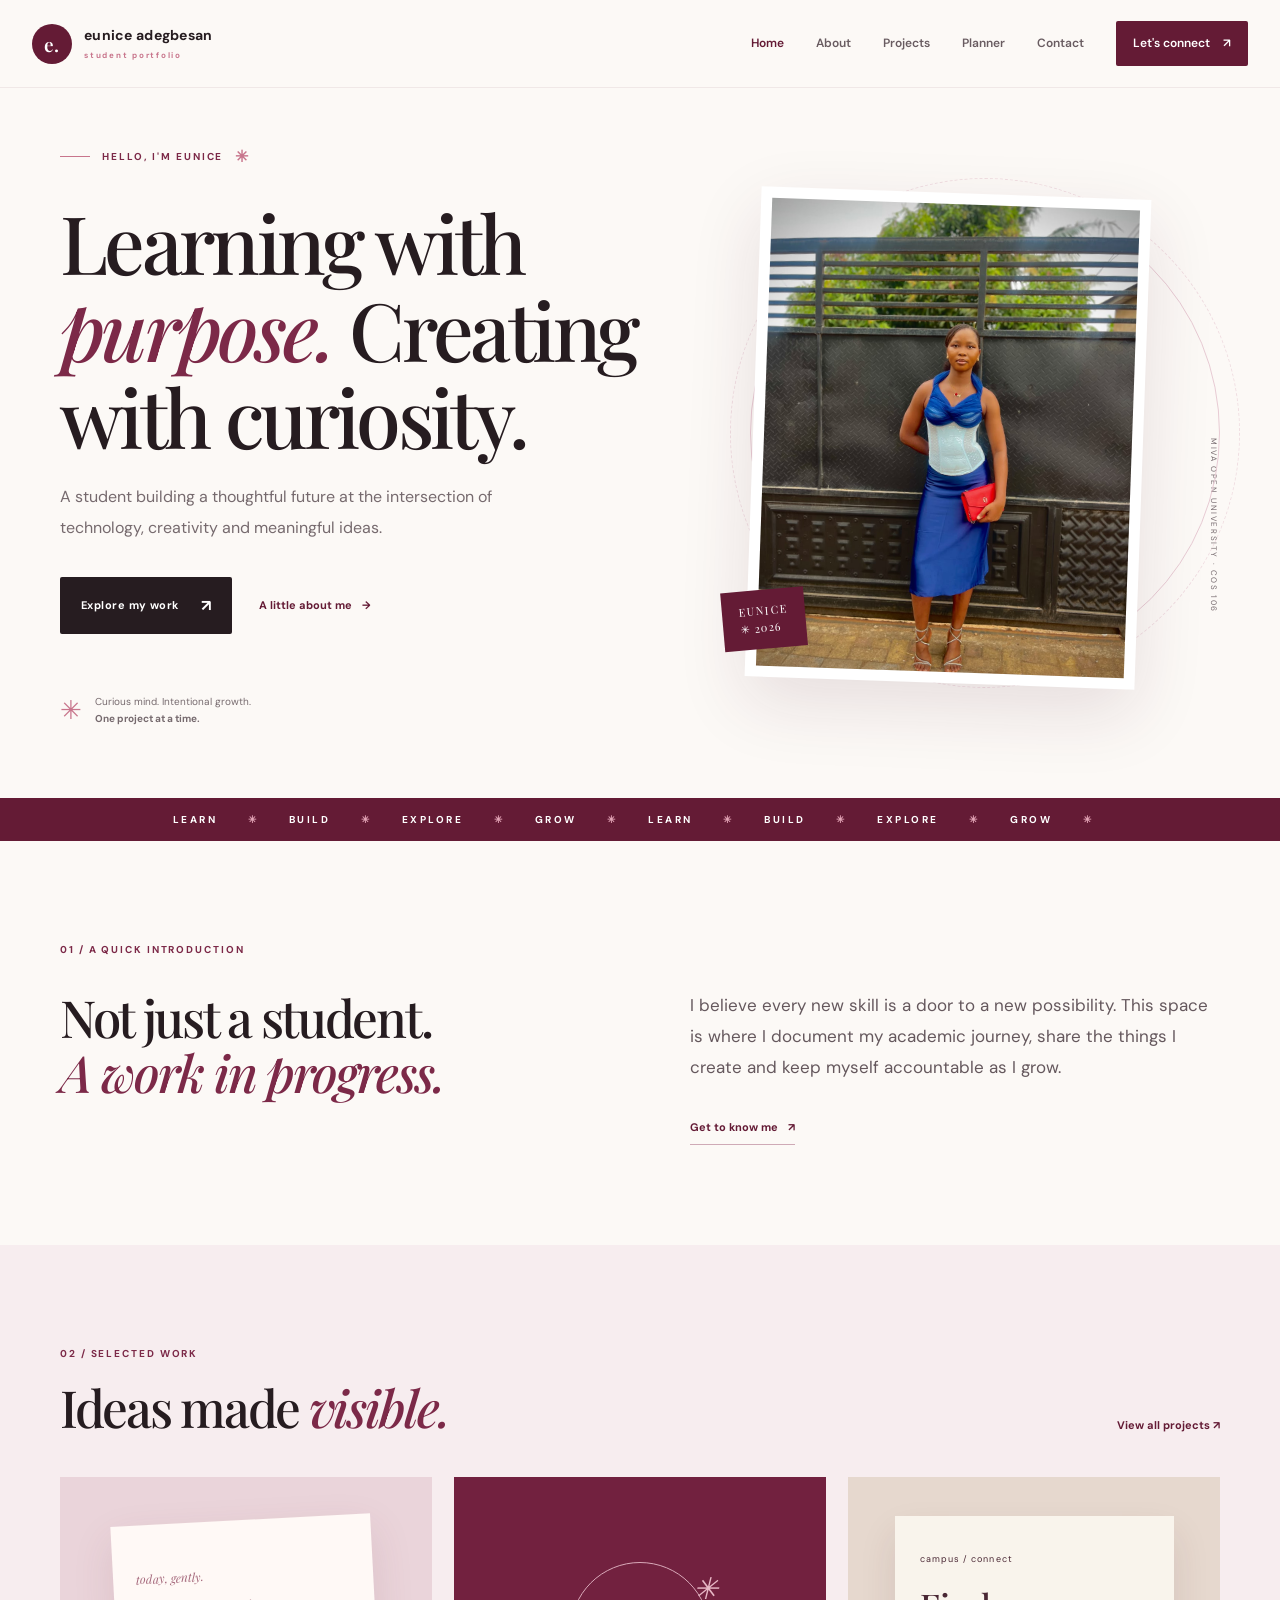
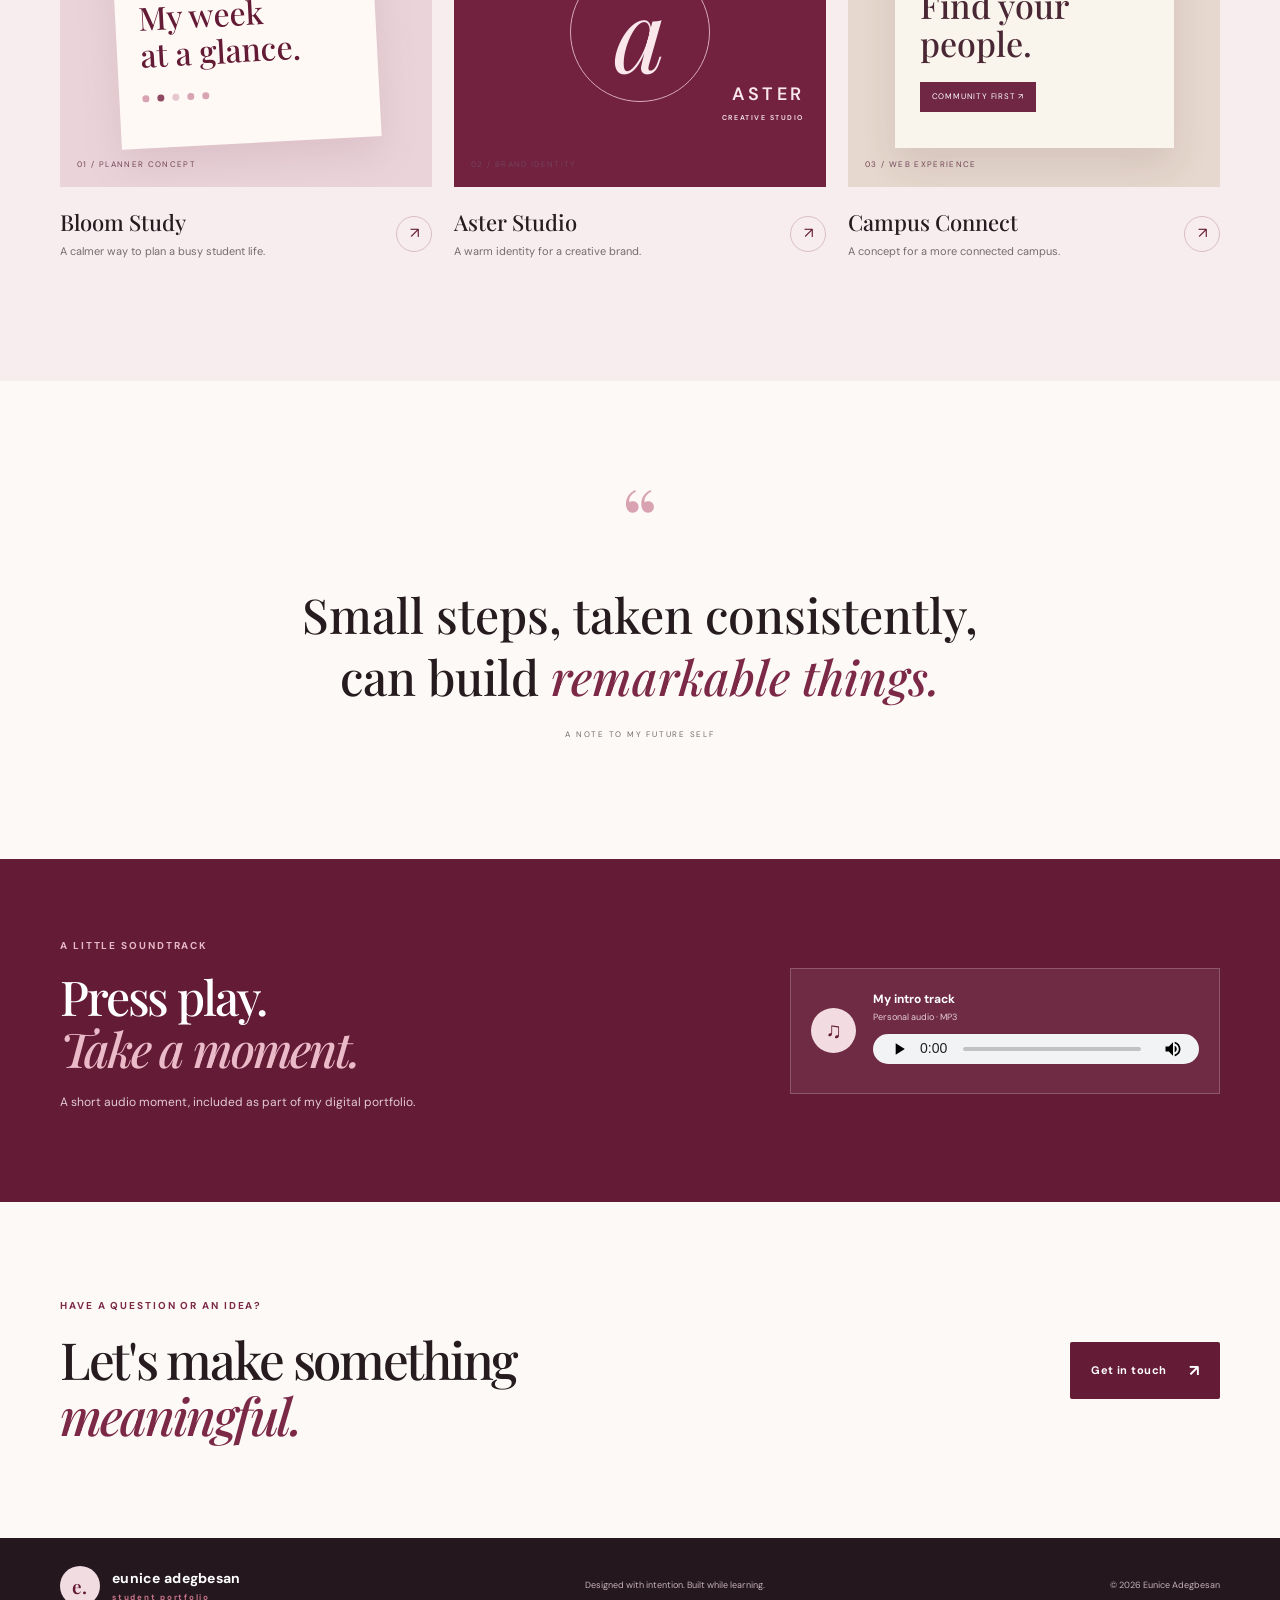
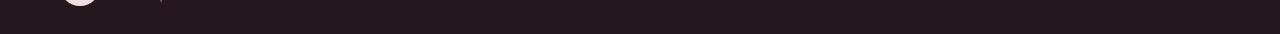
==== index.html @ 9d2797e4 "Add files via upload" ====
<!doctype html>
<html lang="en">
<head>
  <meta charset="utf-8"><meta name="viewport" content="width=device-width, initial-scale=1">
  <meta name="description" content="The academic portfolio of Eunice Adegbesan — student, curious thinker and emerging digital creator.">
  <title>Eunice Adegbesan — Portfolio</title><link rel="preconnect" href="https://fonts.googleapis.com">
  <link rel="preconnect" href="https://fonts.gstatic.com" crossorigin>
  <link href="https://fonts.googleapis.com/css2?family=DM+Sans:wght@400;500;600;700&family=Playfair+Display:wght@500;600;700&display=swap" rel="stylesheet">
  <link rel="stylesheet" href="styles.css"><script src="script.js" defer></script>
</head>
<body>
<header class="site-header"><a class="brand" href="index.html"><span class="brand-mark">E.</span><span>eunice adegbesan<small>STUDENT PORTFOLIO</small></span></a>
<button class="menu-toggle" aria-label="Open navigation" aria-expanded="false">☰</button>
<nav class="main-nav" aria-label="Main navigation"><a class="active" href="index.html">Home</a><a href="about.html">About</a><a href="projects.html">Projects</a><a href="planner.html">Planner</a><a href="contact.html">Contact</a><a class="nav-cta" href="contact.html">Let's connect <span>↗</span></a></nav></header>
<main>
<section class="hero wrap">
  <div class="hero-copy"><p class="eyebrow"><span class="eyebrow-line"></span> HELLO, I'M EUNICE <span class="eyebrow-dot">✳</span></p>
    <h1>Learning with<br><em>purpose.</em> Creating<br>with curiosity.</h1>
    <p class="hero-lede">A student building a thoughtful future at the intersection of technology, creativity and meaningful ideas.</p>
    <div class="hero-actions"><a class="button button-dark" href="projects.html">Explore my work <span>↗</span></a><a class="text-link" href="about.html">A little about me <span>→</span></a></div>
    <div class="hero-note"><span class="note-star">✳</span><span>Curious mind. Intentional growth.<br><b>One project at a time.</b></span></div>
  </div>
  <div class="hero-visual"><div class="photo-frame"><img src="assets/profile-photo.jpeg" alt="Portrait of Eunice Adegbesan"><span class="photo-stamp">EUNICE<br>✳ 2026</span></div><div class="vertical-caption">MIVA OPEN UNIVERSITY · COS 106</div><div class="orbit orbit-one"></div><div class="orbit orbit-two"></div></div>
</section>
<div class="ticker" aria-label="Areas of interest"><div>LEARN <span>✳</span> BUILD <span>✳</span> EXPLORE <span>✳</span> GROW <span>✳</span> LEARN <span>✳</span> BUILD <span>✳</span> EXPLORE <span>✳</span> GROW <span>✳</span></div></div>
<section class="intro-section wrap section-pad"><div class="section-kicker">01 / A QUICK INTRODUCTION</div><div class="intro-grid"><h2>Not just a student.<br><em>A work in progress.</em></h2><div><p class="body-large">I believe every new skill is a door to a new possibility. This space is where I document my academic journey, share the things I create and keep myself accountable as I grow.</p><a class="arrow-link" href="about.html">Get to know me <span>↗</span></a></div></div></section>
<section class="featured-section"><div class="wrap section-pad"><div class="section-heading"><div><div class="section-kicker">02 / SELECTED WORK</div><h2>Ideas made <em>visible.</em></h2></div><a class="text-link" href="projects.html">View all projects ↗</a></div>
<div class="project-grid home-projects">
<a class="project-card project-bloom" href="projects.html#bloom"><div class="project-art art-bloom"><div class="art-window"><span>today, gently.</span><b>My week<br>at a glance.</b><div class="art-dots"><i></i><i></i><i></i><i></i><i></i></div></div><span class="art-label">01 / PLANNER CONCEPT</span></div><div class="project-meta"><div><h3>Bloom Study</h3><p>A calmer way to plan a busy student life.</p></div><span class="round-arrow">↗</span></div></a>
<a class="project-card project-aster" href="projects.html#aster"><div class="project-art art-aster"><div class="aster-circle">a<span>✳</span></div><div class="aster-word">ASTER<br><small>CREATIVE STUDIO</small></div><span class="art-label">02 / BRAND IDENTITY</span></div><div class="project-meta"><div><h3>Aster Studio</h3><p>A warm identity for a creative brand.</p></div><span class="round-arrow">↗</span></div></a>
<a class="project-card project-campus" href="projects.html#campus"><div class="project-art art-campus"><div class="campus-ui"><span>campus / connect</span><b>Find your<br>people.</b><div class="campus-pill">COMMUNITY FIRST ↗</div></div><span class="art-label">03 / WEB EXPERIENCE</span></div><div class="project-meta"><div><h3>Campus Connect</h3><p>A concept for a more connected campus.</p></div><span class="round-arrow">↗</span></div></a>
</div></div></section>
<section class="quote-section wrap"><span class="quote-mark">“</span><blockquote>Small steps, taken consistently,<br>can build <em>remarkable things.</em></blockquote><p>A NOTE TO MY FUTURE SELF</p></section>
<section class="audio-band"><div class="wrap audio-inner"><div><div class="section-kicker light-kicker">A LITTLE SOUNDTRACK</div><h2>Press play.<br><em>Take a moment.</em></h2><p>A short audio moment, included as part of my digital portfolio.</p></div><div class="audio-player"><div class="audio-icon">♫</div><div class="audio-info"><b>My intro track</b><span>Personal audio · MP3</span><audio controls preload="metadata"><source src="assets/intro.mp3" type="audio/mpeg">Your browser does not support audio playback.</audio></div></div></div></section>
<section class="closing-cta wrap"><div><div class="section-kicker">HAVE A QUESTION OR AN IDEA?</div><h2>Let's make something<br><em>meaningful.</em></h2></div><a class="button button-burgundy" href="contact.html">Get in touch <span>↗</span></a></section>
</main>
<footer class="site-footer"><div class="wrap footer-inner"><a class="brand footer-brand" href="index.html"><span class="brand-mark">E.</span><span>eunice adegbesan<small>STUDENT PORTFOLIO</small></span></a><p>Designed with intention. Built while learning.</p><span>© <span data-year></span> Eunice Adegbesan</span></div></footer>
</body></html>
---- styles.css ----
:root{--burgundy:#641b35;--wine:#7c2948;--rose:#c8758c;--pink:#f2dce2;--blush:#fbf3f3;--cream:#fcf9f6;--ink:#261c20;--muted:#766a6e;--line:#e8dadd;--white:#fff;--serif:"Playfair Display",Georgia,serif;--sans:"DM Sans",Arial,sans-serif;--shadow:0 24px 70px rgba(77,28,47,.12)}
*{box-sizing:border-box}html{scroll-behavior:smooth}body{margin:0;background:var(--cream);color:var(--ink);font-family:var(--sans);font-size:15px;line-height:1.7}a{color:inherit;text-decoration:none}button,input,textarea,select{font:inherit}img{max-width:100%;display:block}.wrap{width:min(1160px,calc(100% - 64px));margin-inline:auto}.site-header{height:88px;padding:0 max(32px,calc((100vw - 1260px)/2));display:flex;align-items:center;justify-content:space-between;background:rgba(252,249,246,.94);border-bottom:1px solid rgba(100,27,53,.08);position:sticky;top:0;z-index:20;backdrop-filter:blur(16px)}.brand{display:flex;align-items:center;gap:12px;font-size:14px;font-weight:700;letter-spacing:.02em;text-transform:lowercase;line-height:1.25}.brand small{display:block;color:var(--rose);font-size:8px;letter-spacing:.22em;margin-top:5px}.brand-mark{width:40px;height:40px;display:grid;place-items:center;border-radius:50%;background:var(--burgundy);color:#fff;font:600 19px var(--serif)}.main-nav{display:flex;align-items:center;gap:32px;font-size:12px;font-weight:600}.main-nav>a{color:#695c61;transition:color .2s}.main-nav>a:hover,.main-nav>a.active{color:var(--burgundy)}.main-nav .nav-cta{color:#fff;background:var(--burgundy);padding:12px 17px;border-radius:2px}.nav-cta span{margin-left:10px}.menu-toggle{display:none;border:0;background:none;font-size:25px;color:var(--burgundy)}.hero{min-height:650px;display:grid;grid-template-columns:1.03fr .97fr;align-items:center;gap:40px;padding-top:55px;padding-bottom:65px}.eyebrow,.section-kicker{font-size:10px;letter-spacing:.19em;font-weight:700;color:var(--wine)}.eyebrow{display:flex;align-items:center;gap:12px}.eyebrow-line{width:30px;height:1px;background:var(--rose)}.eyebrow-dot{font-size:16px;color:var(--rose)}h1,h2,h3,p{margin-top:0}h1,h2{font-family:var(--serif);font-weight:500;letter-spacing:-.045em;line-height:1.08}h1{font-size:clamp(52px,6.3vw,82px);margin:28px 0 23px}h1 em,h2 em,h3 em,blockquote em{color:var(--wine);font-weight:500}.hero-lede{font-size:16px;color:var(--muted);max-width:440px;line-height:1.9}.hero-actions{display:flex;align-items:center;gap:27px;margin-top:34px}.button{display:inline-flex;align-items:center;justify-content:center;gap:22px;padding:15px 21px;border:0;border-radius:2px;font-size:11px;font-weight:700;letter-spacing:.04em;transition:transform .2s,background .2s;cursor:pointer}.button:hover{transform:translateY(-3px)}.button-dark{background:var(--ink);color:#fff}.button-burgundy{background:var(--burgundy);color:#fff}.button span{font-size:16px}.text-link,.arrow-link{font-size:11px;font-weight:700;color:var(--burgundy)}.text-link span,.arrow-link span{margin-left:7px}.hero-note{display:flex;align-items:center;gap:13px;margin-top:54px;color:var(--muted);font-size:10px;line-height:1.7}.note-star{font-size:26px;color:var(--rose)}.hero-visual{height:535px;position:relative;display:flex;align-items:center;justify-content:center}.photo-frame{width:min(390px,80%);height:490px;position:relative;z-index:2;padding:11px;background:#fff;box-shadow:var(--shadow);transform:rotate(2deg)}.photo-frame img{width:100%;height:100%;object-fit:cover;object-position:center 25%}.photo-stamp{position:absolute;bottom:28px;left:-24px;background:var(--burgundy);color:#fff;padding:13px 17px;font:11px/1.5 var(--serif);letter-spacing:.1em;transform:rotate(-7deg)}.vertical-caption{position:absolute;right:0;top:50%;writing-mode:vertical-rl;font-size:8px;letter-spacing:.2em;color:var(--muted)}.orbit{position:absolute;border:1px solid #e8cbd4;border-radius:50%;z-index:1}.orbit-one{width:470px;height:470px;right:0;top:28px}.orbit-two{width:510px;height:510px;right:-20px;top:8px;border-style:dashed;opacity:.6}.ticker{overflow:hidden;background:var(--burgundy);color:#fff;padding:13px 0;font-size:10px;letter-spacing:.25em;font-weight:700;white-space:nowrap}.ticker div{word-spacing:12px;text-align:center}.ticker span{color:#e5a6b8;margin:0 14px}.section-pad{padding-top:100px;padding-bottom:100px}.intro-grid{display:grid;grid-template-columns:1fr 1fr;gap:100px;margin-top:32px}.intro-grid h2,.section-heading h2,.skills-section h2,.education-table h2{font-size:clamp(38px,4vw,55px);margin:0}.body-large{font-size:17px;line-height:1.85;color:#65585d}.arrow-link{display:inline-block;margin-top:17px;border-bottom:1px solid #cfaab6;padding-bottom:7px}.featured-section{background:#f7edef}.section-heading{display:flex;justify-content:space-between;align-items:end;margin-bottom:42px}.section-heading h2{margin-top:18px}.project-grid{display:grid;grid-template-columns:repeat(3,1fr);gap:22px}.project-card{display:block;min-width:0}.project-art{height:310px;position:relative;overflow:hidden;display:grid;place-items:center}.art-bloom{background:#ead4da}.art-window{width:70%;height:72%;background:#fff9f6;box-shadow:0 16px 40px #763a4a20;padding:23px;display:flex;flex-direction:column;justify-content:center;transform:rotate(-3deg);color:var(--burgundy)}.art-window span{font:italic 12px var(--serif);color:#a66a7d}.art-window b{font:500 clamp(22px,2.5vw,34px)/1.15 var(--serif);margin-top:12px}.art-dots{display:flex;gap:8px;margin-top:23px}.art-dots i{height:7px;width:7px;border-radius:50%;background:#d8a4b3}.art-dots i:nth-child(2){background:#8d4a62}.art-dots i:nth-child(3){background:#e6c7cf}.art-window small{font-size:8px;letter-spacing:.15em;margin-top:14px}.art-label{position:absolute;bottom:15px;left:17px;font-size:8px;letter-spacing:.17em;color:#714457}.art-aster{background:#72213f;color:#f9e7eb}.aster-circle{width:140px;height:140px;border:1px solid #d9a9b9;border-radius:50%;display:grid;place-items:center;font:italic 100px var(--serif);position:relative}.aster-circle span{position:absolute;right:-9px;top:4px;font-size:30px;color:#e7b7c5}.aster-word{position:absolute;bottom:62px;right:22px;font:600 18px/1.1 var(--sans);letter-spacing:.18em;text-align:right}.aster-word small{font-size:7px;letter-spacing:.22em}.aster-sub{position:absolute;left:18px;top:22px;font:italic 13px var(--serif);color:#e9c4cf}.art-campus{background:#e6d8ce}.campus-ui{width:75%;height:75%;background:#f9f4ec;padding:25px;color:#4a2734;display:flex;flex-direction:column;justify-content:center;box-shadow:0 18px 35px #4b24321c}.campus-ui>span{font-size:9px;letter-spacing:.12em}.campus-ui b{font:500 34px/1.1 var(--serif);margin:20px 0 10px}.campus-ui p{font-size:9px;color:#806d70}.campus-pill{align-self:flex-start;background:#702743;color:#fff;padding:8px 12px;font-size:8px;letter-spacing:.1em;margin-top:10px}.project-meta{display:flex;justify-content:space-between;align-items:center;padding:20px 0}.project-meta h3{font:500 22px var(--serif);margin:0 0 5px}.project-meta p{font-size:11px;color:var(--muted);margin:0}.round-arrow{width:36px;height:36px;border:1px solid #d9bdc6;border-radius:50%;display:grid;place-items:center;color:var(--burgundy);transition:.2s}.project-card:hover .round-arrow{background:var(--burgundy);color:white}.quote-section{text-align:center;padding-top:110px;padding-bottom:110px}.quote-mark{font:90px/.6 var(--serif);color:#d8a2b2}.quote-section blockquote{font:500 clamp(30px,4vw,48px)/1.3 var(--serif);margin:20px 0}.quote-section p{font-size:8px;letter-spacing:.22em;color:var(--muted)}.audio-band{background:var(--burgundy);color:#fff;padding:78px 0}.audio-inner{display:flex;align-items:center;justify-content:space-between;gap:40px}.light-kicker{color:#e6b9c6}.audio-inner h2{font-size:48px;margin:17px 0}.audio-inner h2 em{color:#eabac8}.audio-inner p{color:#e2cbd2;font-size:12px}.audio-player{display:flex;align-items:center;gap:17px;background:#ffffff12;border:1px solid #ffffff35;padding:20px;width:min(430px,100%)}.audio-icon{width:45px;height:45px;border-radius:50%;background:#f2dce2;color:var(--burgundy);display:grid;place-items:center;font-size:22px}.audio-info{flex:1;min-width:0}.audio-info b,.audio-info span{display:block}.audio-info b{font-size:12px}.audio-info span{font-size:9px;color:#e5cdd5;margin-bottom:9px}.audio-info audio{width:100%;height:30px}.closing-cta{padding-top:95px;padding-bottom:95px;display:flex;justify-content:space-between;align-items:center}.closing-cta h2{font-size:clamp(38px,4vw,54px);margin:18px 0 0}.site-footer{background:#24171d;color:#fff;padding:28px 0}.footer-inner{display:flex;justify-content:space-between;align-items:center;gap:20px}.footer-brand{color:white}.footer-brand .brand-mark{background:#f1dce2;color:var(--burgundy)}.footer-inner p,.footer-inner>span{font-size:9px;color:#c5b2b8;margin:0}
.page-hero{padding-top:105px;padding-bottom:65px}.page-hero h1{font-size:clamp(50px,6vw,76px);margin:25px 0}.page-hero .hero-lede{max-width:600px}.about-profile{display:grid;grid-template-columns:.8fr 1.2fr;gap:95px;align-items:center;padding:25px 0 110px}.about-photo{position:relative;height:510px;padding:10px;background:white;box-shadow:var(--shadow);transform:rotate(-2deg)}.about-photo img{width:100%;height:100%;object-fit:cover;object-position:center 25%}.photo-caption{position:absolute;bottom:25px;left:-18px;background:#fff;color:var(--burgundy);padding:10px 14px;font-size:8px;letter-spacing:.16em}.about-copy h2,.about-details h2,.project-foot h2{font-size:clamp(40px,4.4vw,58px);margin:20px 0}.about-copy>p:not(.eyebrow){color:var(--muted);font-size:14px;line-height:2}.signature{font:italic 30px var(--serif);color:var(--burgundy);margin-top:24px}.signature span{font:20px var(--sans);color:var(--rose)}.about-details{background:#f7edef}.about-details h2{margin-top:18px}.details-grid{display:grid;grid-template-columns:repeat(3,1fr);gap:18px;margin-top:45px}.detail-card{background:#fff;padding:30px 27px;min-height:280px;border:1px solid #f0e2e6}.detail-number{font:italic 15px var(--serif);color:var(--rose)}.detail-card h3{font:500 24px var(--serif);margin:25px 0 13px}.detail-card p{font-size:12px;color:var(--muted);line-height:1.9}.detail-card p b{color:var(--ink)}.small-note{font-size:10px!important;color:#a18d94!important}.skills-section{display:grid;grid-template-columns:.8fr 1.2fr;gap:90px}.skills-section h2{margin:20px 0}.muted{color:var(--muted);font-size:12px}.skill-list{padding-top:10px}.skill-row{display:grid;grid-template-columns:130px 1fr 75px;gap:15px;align-items:center;margin-bottom:24px;font-size:11px}.skill-row b{font-size:9px;color:var(--rose);text-align:right}.skill-track,.progress-track{height:5px;background:#f0e3e7;overflow:hidden}.skill-track i,.progress-track i{display:block;height:100%;background:var(--wine)}.education-table{padding-top:10px;padding-bottom:110px}.education-table h2{margin:20px 0 30px}.table-scroll{overflow-x:auto}table{width:100%;border-collapse:collapse;text-align:left;font-size:12px}th{font-size:9px;letter-spacing:.15em;color:var(--wine);padding:15px;border-bottom:1px solid var(--line)}td{padding:18px 15px;border-bottom:1px solid var(--line);color:var(--muted)}td:first-child{font-weight:700;color:var(--ink)}.status{background:#f4e5e9;color:var(--burgundy);padding:6px 10px;font-size:9px}
.sample-disclaimer{display:inline-block;margin-top:22px;padding:11px 15px;background:#f4e8eb;color:#784357;font-size:10px;max-width:680px}.case-list{padding-bottom:65px}.case-study{display:grid;grid-template-columns:1fr 1fr;gap:75px;align-items:center;padding:60px 0;border-top:1px solid var(--line);scroll-margin-top:110px}.case-study.reverse .case-art{order:2}.case-study.reverse .case-copy{order:1}.large-art{height:470px}.large-art .art-window{width:65%;height:65%;padding:35px}.large-art .art-window b{font-size:43px}.large-art .aster-circle{width:200px;height:200px;font-size:140px}.large-art .aster-word{font-size:28px;bottom:85px;right:35px}.large-art .aster-word small{font-size:9px}.large-art .aster-sub{left:35px;top:40px;font-size:18px}.large-art .campus-ui{width:72%;height:70%;padding:35px}.large-art .campus-ui b{font-size:50px}.large-art .campus-ui p{font-size:12px}.case-topline{display:flex;justify-content:space-between;font-size:8px;letter-spacing:.16em;color:var(--rose);font-weight:700}.case-copy h2{font-size:48px;margin:20px 0}.case-copy h4{font:700 10px var(--sans);letter-spacing:.12em;text-transform:uppercase;margin:25px 0 7px;color:var(--burgundy)}.case-copy p:not(.body-large),.case-copy li{font-size:12px;color:var(--muted);line-height:1.9}.case-copy ul{padding-left:18px}.tag-row{display:flex;flex-wrap:wrap;gap:7px;margin-top:22px}.tag-row span{font-size:8px;letter-spacing:.1em;border:1px solid #e4cdd5;padding:6px 9px;color:var(--wine)}.project-foot{padding-top:40px;padding-bottom:110px;border-top:1px solid var(--line)}.project-foot h2{margin-top:0}.project-foot p{max-width:450px;color:var(--muted);font-size:13px}
.planner-hero{padding-bottom:45px}.planner-wrap{padding-bottom:110px}.planner-top{display:flex;align-items:center;justify-content:space-between;background:#f7edef;padding:28px 35px;margin-bottom:24px}.planner-top h2{font-size:32px;margin:8px 0}.progress-card{width:220px;background:#fff;padding:17px 20px}.progress-card>span,.progress-card small{display:block;font-size:8px;letter-spacing:.12em;color:var(--muted)}.progress-card strong{font:500 29px var(--serif);color:var(--burgundy)}.progress-track{margin:8px 0}.progress-card small{letter-spacing:0}.planner-layout{display:grid;grid-template-columns:1.55fr .75fr;gap:24px}.task-panel{background:#fff;border:1px solid var(--line);padding:30px}.panel-heading{display:flex;justify-content:space-between;align-items:center}.panel-heading h3{font:500 28px var(--serif);margin:7px 0 20px}.task-count{font-size:8px;letter-spacing:.12em;color:var(--rose)}.task-form{display:grid;grid-template-columns:1.5fr .9fr .75fr auto;gap:8px}.task-form input,.task-form select,.field input,.field textarea{border:1px solid #e8dadd;background:#fff;padding:13px 12px;min-width:0;font-size:11px;color:var(--ink);outline:none}.task-form input:focus,.task-form select:focus,.field input:focus,.field textarea:focus{border-color:var(--rose);box-shadow:0 0 0 3px #c8758c18}.add-task{padding:11px 13px;gap:8px;font-size:10px}.task-filters{display:flex;gap:8px;border-bottom:1px solid var(--line);margin-top:27px}.filter-btn{background:none;border:0;padding:10px 13px;font-size:10px;color:var(--muted);cursor:pointer;border-bottom:2px solid transparent}.filter-btn.selected{color:var(--burgundy);border-color:var(--burgundy);font-weight:700}.task-list{list-style:none;padding:0;margin:0}.task-item{display:flex;align-items:center;gap:13px;padding:17px 5px;border-bottom:1px solid #f0e8eb}.task-item input{accent-color:var(--burgundy);width:16px;height:16px}.task-content{flex:1;min-width:0}.task-content b,.task-content span{display:block}.task-content b{font-size:12px;overflow-wrap:anywhere}.task-content span{font-size:9px;color:var(--muted)}.is-complete .task-content b{text-decoration:line-through;color:#a99ca1}.priority{font-size:8px;padding:4px 7px;background:#f4e8eb;color:#8b4a62}.priority-urgent{background:#f8e2e2;color:#a02f42}.priority-important{background:#f8efdc;color:#946c2e}.delete-task{border:0;background:none;color:#ad8d99;font-size:20px;cursor:pointer}.delete-task:hover{color:#a02f42}.empty-state{text-align:center;padding:35px 10px;color:#a18d94;font:italic 15px var(--serif)}.planner-aside{background:var(--burgundy);color:#fff;padding:32px;position:relative;overflow:hidden}.aside-flower{font-size:48px;color:#e8b8c7;margin-bottom:20px}.planner-aside .eyebrow{color:#e8b8c7}.planner-aside h3{font:500 30px/1.3 var(--serif);margin:17px 0}.planner-aside h3 em{color:#e8b8c7}.planner-aside p:not(.eyebrow){font-size:11px;color:#e2cbd2;line-height:2}.aside-line{height:1px;background:#ffffff40;margin:28px 0 15px}.planner-aside>b,.planner-aside>span{display:block;font-size:10px}.planner-aside>span{color:#e2cbd2;font-style:italic}.planner-note{font-size:9px;color:#9a8b90;margin-top:17px}.sr-only{position:absolute;width:1px;height:1px;padding:0;margin:-1px;overflow:hidden;clip:rect(0,0,0,0);white-space:nowrap;border:0}
.contact-hero{padding-bottom:45px}.contact-layout{display:grid;grid-template-columns:.8fr 1.2fr;gap:90px;padding-bottom:115px}.contact-aside{background:#f6e9ed;padding:40px;position:relative;overflow:hidden}.contact-orb{width:85px;height:85px;border-radius:50%;background:var(--burgundy);color:#f2dce2;display:grid;place-items:center;font-size:35px;margin-bottom:40px}.contact-aside h2{font:500 36px/1.2 var(--serif);margin:18px 0}.contact-aside>p:not(.eyebrow){font-size:12px;color:var(--muted);line-height:2}.contact-detail{border-top:1px solid #e2cbd2;padding:15px 0;margin-top:15px}.contact-detail span,.contact-detail b{display:block}.contact-detail span{font-size:8px;letter-spacing:.16em;color:var(--rose)}.contact-detail b{font-size:11px;font-weight:600;margin-top:4px}.contact-form{padding:12px 0}.form-heading{display:flex;justify-content:space-between;font-size:9px;letter-spacing:.15em;font-weight:700;color:var(--burgundy);padding-bottom:20px;border-bottom:1px solid var(--line)}.required-note{font-size:8px;color:#a18d94;letter-spacing:0}.form-row{display:grid;grid-template-columns:1fr 1fr;gap:18px}.field{display:flex;flex-direction:column;margin-top:22px;gap:8px}.field label{font-size:10px;font-weight:700}.field input,.field textarea{font-size:12px;padding:14px}.field textarea{resize:vertical}.field-error{font-size:9px;color:#b02e48;min-height:13px}.field input.invalid,.field textarea.invalid{border-color:#b02e48;background:#fff9fa}.submit-button{margin-top:24px}.form-feedback{font-size:10px;margin:12px 0 0}.form-feedback.error{color:#b02e48}.form-feedback.success{color:#39744b}.form-footnote{font-size:9px;color:#9a8b90;line-height:1.8;margin-top:20px}
@media(max-width:900px){.main-nav{gap:17px}.hero{gap:15px}.hero-visual{height:480px}.photo-frame{height:430px}.orbit-one{width:390px;height:390px}.orbit-two{width:420px;height:420px}.intro-grid{gap:45px}.project-art{height:260px}.case-study{gap:35px}.large-art{height:400px}.task-form{grid-template-columns:1fr 1fr}.contact-layout{gap:40px}}
@media(max-width:700px){.wrap{width:min(100% - 38px,560px)}.site-header{height:72px;padding:0 20px}.menu-toggle{display:block}.main-nav{display:none;position:absolute;top:71px;left:0;right:0;background:var(--cream);padding:20px;box-shadow:0 20px 30px #32172414;flex-direction:column;align-items:stretch;gap:0}.main-nav.open{display:flex}.main-nav>a{padding:12px 7px}.main-nav .nav-cta{margin-top:8px;text-align:center}.hero{grid-template-columns:1fr;padding-top:55px;padding-bottom:45px;gap:20px}.hero h1{font-size:clamp(52px,13vw,72px)}.hero-visual{height:440px;margin-top:10px}.photo-frame{height:410px;width:75%}.orbit-one{width:360px;height:360px;right:2%}.orbit-two{width:390px;height:390px;right:-1%}.vertical-caption{right:2%}.hero-note{margin-top:35px}.section-pad{padding-top:70px;padding-bottom:70px}.intro-grid{grid-template-columns:1fr;gap:18px;margin-top:25px}.section-heading{align-items:start;gap:20px;flex-direction:column}.project-grid{grid-template-columns:1fr;gap:10px}.project-art{height:330px}.project-meta{padding:15px 0 25px}.quote-section{padding-top:75px;padding-bottom:75px}.audio-inner{align-items:flex-start;flex-direction:column}.audio-inner h2{font-size:42px}.audio-player{width:100%}.closing-cta{padding-top:70px;padding-bottom:70px;align-items:flex-start;flex-direction:column;gap:25px}.footer-inner{flex-wrap:wrap}.footer-inner p{order:3;width:100%}.page-hero{padding-top:75px;padding-bottom:45px}.page-hero h1{font-size:clamp(48px,12vw,68px)}.about-profile{grid-template-columns:1fr;gap:50px;padding-bottom:75px}.about-photo{height:460px;width:85%;margin:auto}.details-grid{grid-template-columns:1fr}.detail-card{min-height:auto}.skills-section{grid-template-columns:1fr;gap:25px}.skill-row{grid-template-columns:105px 1fr 65px;gap:10px}.education-table{padding-bottom:75px}.case-study{grid-template-columns:1fr;gap:28px;padding:40px 0}.case-study.reverse .case-art,.case-study.reverse .case-copy{order:initial}.large-art{height:360px}.large-art .art-window b{font-size:34px}.large-art .campus-ui b{font-size:42px}.case-copy h2{font-size:42px}.project-foot{padding-bottom:75px}.planner-top{align-items:flex-start;flex-direction:column;gap:20px;padding:24px}.progress-card{width:100%}.planner-layout{grid-template-columns:1fr}.task-panel{padding:20px}.task-form{grid-template-columns:1fr 1fr}.task-form input:first-of-type{grid-column:1/-1}.add-task{grid-column:1/-1}.planner-aside{padding:27px}.contact-layout{grid-template-columns:1fr;gap:35px;padding-bottom:75px}.contact-aside{padding:28px}.form-row{grid-template-columns:1fr;gap:0}.form-heading{font-size:8px}.sample-disclaimer{line-height:1.7}}
@media(prefers-reduced-motion:reduce){html{scroll-behavior:auto}*,*::before,*::after{animation-duration:.01ms!important;animation-iteration-count:1!important;transition-duration:.01ms!important}}
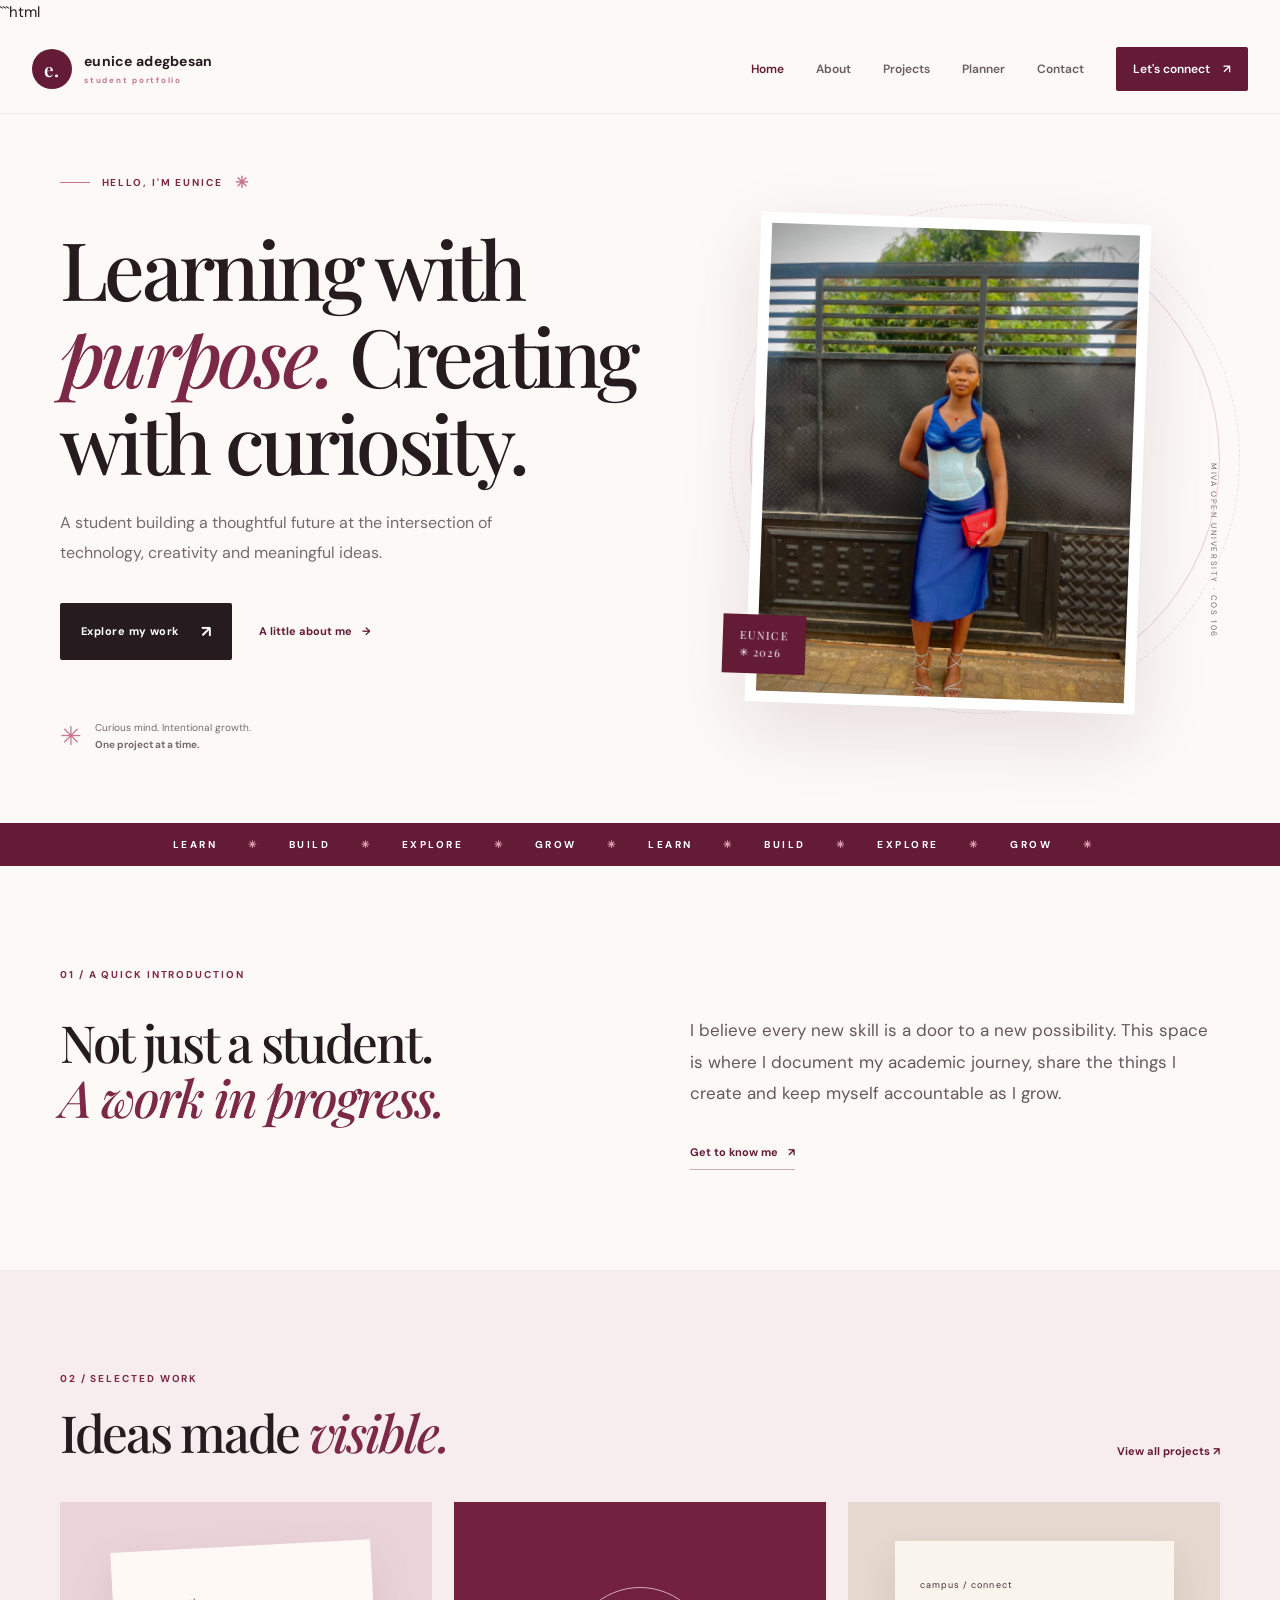
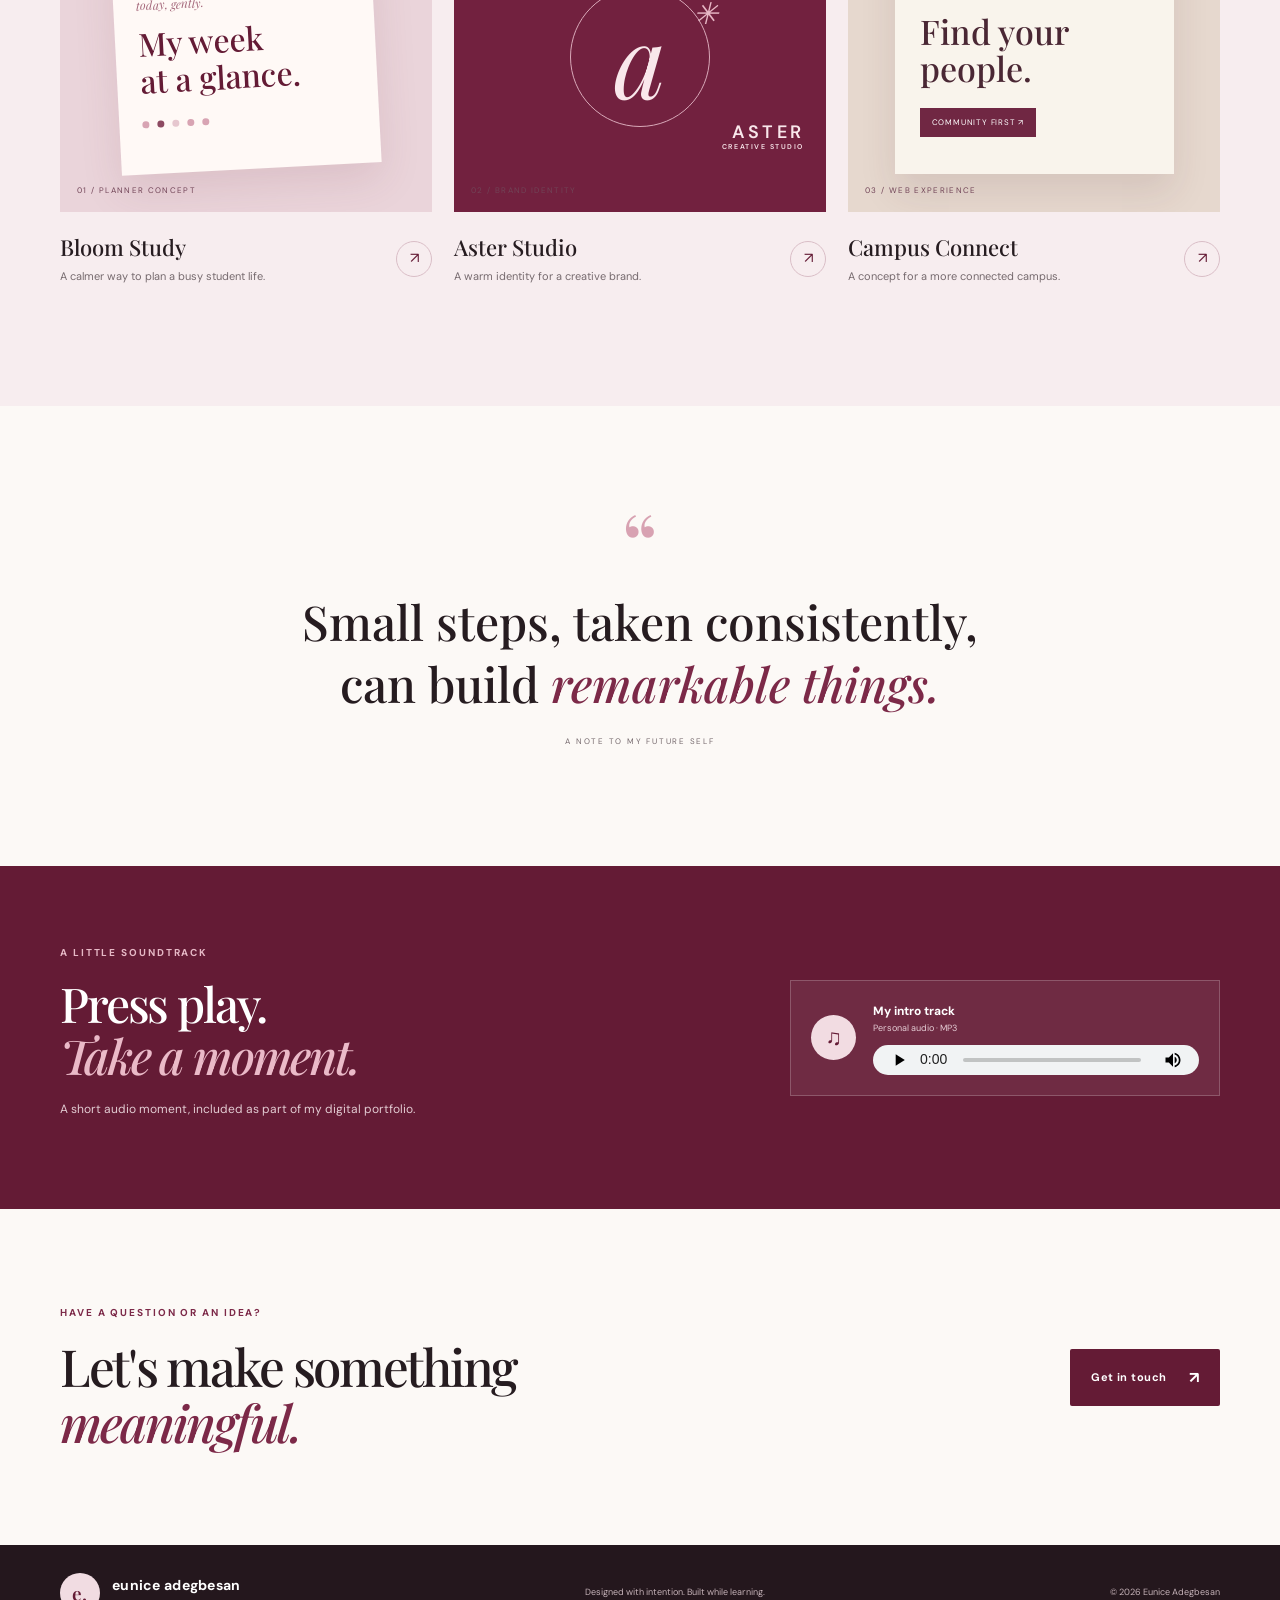
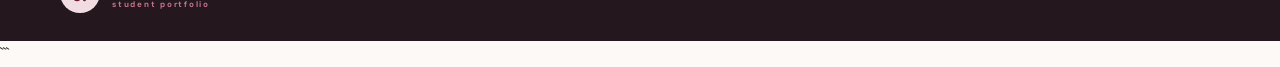
==== commit 7fb50055: "Update index.html" ====
--- a/index.html
+++ b/index.html
@@ -1,38 +1,315 @@
+```html
 <!doctype html>
 <html lang="en">
 <head>
-  <meta charset="utf-8"><meta name="viewport" content="width=device-width, initial-scale=1">
-  <meta name="description" content="The academic portfolio of Eunice Adegbesan — student, curious thinker and emerging digital creator.">
-  <title>Eunice Adegbesan — Portfolio</title><link rel="preconnect" href="https://fonts.googleapis.com">
-  <link rel="preconnect" href="https://fonts.gstatic.com" crossorigin>
-  <link href="https://fonts.googleapis.com/css2?family=DM+Sans:wght@400;500;600;700&family=Playfair+Display:wght@500;600;700&display=swap" rel="stylesheet">
-  <link rel="stylesheet" href="styles.css"><script src="script.js" defer></script>
+    <meta charset="utf-8">
+    <meta name="viewport" content="width=device-width, initial-scale=1">
+    <meta name="description" content="The academic portfolio of Eunice Adegbesan — student, curious thinker and emerging digital creator.">
+
+    <title>Eunice Adegbesan — Portfolio</title>
+
+    <link rel="preconnect" href="https://fonts.googleapis.com">
+    <link rel="preconnect" href="https://fonts.gstatic.com" crossorigin>
+    <link href="https://fonts.googleapis.com/css2?family=DM+Sans:wght@400;500;600;700&family=Playfair+Display:wght@500;600;700&display=swap" rel="stylesheet">
+
+    <link rel="stylesheet" href="styles.css">
+    <script src="script.js" defer></script>
 </head>
+
 <body>
-<header class="site-header"><a class="brand" href="index.html"><span class="brand-mark">E.</span><span>eunice adegbesan<small>STUDENT PORTFOLIO</small></span></a>
-<button class="menu-toggle" aria-label="Open navigation" aria-expanded="false">☰</button>
-<nav class="main-nav" aria-label="Main navigation"><a class="active" href="index.html">Home</a><a href="about.html">About</a><a href="projects.html">Projects</a><a href="planner.html">Planner</a><a href="contact.html">Contact</a><a class="nav-cta" href="contact.html">Let's connect <span>↗</span></a></nav></header>
-<main>
-<section class="hero wrap">
-  <div class="hero-copy"><p class="eyebrow"><span class="eyebrow-line"></span> HELLO, I'M EUNICE <span class="eyebrow-dot">✳</span></p>
-    <h1>Learning with<br><em>purpose.</em> Creating<br>with curiosity.</h1>
-    <p class="hero-lede">A student building a thoughtful future at the intersection of technology, creativity and meaningful ideas.</p>
-    <div class="hero-actions"><a class="button button-dark" href="projects.html">Explore my work <span>↗</span></a><a class="text-link" href="about.html">A little about me <span>→</span></a></div>
-    <div class="hero-note"><span class="note-star">✳</span><span>Curious mind. Intentional growth.<br><b>One project at a time.</b></span></div>
-  </div>
-  <div class="hero-visual"><div class="photo-frame"><img src="assets/profile-photo.jpeg" alt="Portrait of Eunice Adegbesan"><span class="photo-stamp">EUNICE<br>✳ 2026</span></div><div class="vertical-caption">MIVA OPEN UNIVERSITY · COS 106</div><div class="orbit orbit-one"></div><div class="orbit orbit-two"></div></div>
-</section>
-<div class="ticker" aria-label="Areas of interest"><div>LEARN <span>✳</span> BUILD <span>✳</span> EXPLORE <span>✳</span> GROW <span>✳</span> LEARN <span>✳</span> BUILD <span>✳</span> EXPLORE <span>✳</span> GROW <span>✳</span></div></div>
-<section class="intro-section wrap section-pad"><div class="section-kicker">01 / A QUICK INTRODUCTION</div><div class="intro-grid"><h2>Not just a student.<br><em>A work in progress.</em></h2><div><p class="body-large">I believe every new skill is a door to a new possibility. This space is where I document my academic journey, share the things I create and keep myself accountable as I grow.</p><a class="arrow-link" href="about.html">Get to know me <span>↗</span></a></div></div></section>
-<section class="featured-section"><div class="wrap section-pad"><div class="section-heading"><div><div class="section-kicker">02 / SELECTED WORK</div><h2>Ideas made <em>visible.</em></h2></div><a class="text-link" href="projects.html">View all projects ↗</a></div>
-<div class="project-grid home-projects">
-<a class="project-card project-bloom" href="projects.html#bloom"><div class="project-art art-bloom"><div class="art-window"><span>today, gently.</span><b>My week<br>at a glance.</b><div class="art-dots"><i></i><i></i><i></i><i></i><i></i></div></div><span class="art-label">01 / PLANNER CONCEPT</span></div><div class="project-meta"><div><h3>Bloom Study</h3><p>A calmer way to plan a busy student life.</p></div><span class="round-arrow">↗</span></div></a>
-<a class="project-card project-aster" href="projects.html#aster"><div class="project-art art-aster"><div class="aster-circle">a<span>✳</span></div><div class="aster-word">ASTER<br><small>CREATIVE STUDIO</small></div><span class="art-label">02 / BRAND IDENTITY</span></div><div class="project-meta"><div><h3>Aster Studio</h3><p>A warm identity for a creative brand.</p></div><span class="round-arrow">↗</span></div></a>
-<a class="project-card project-campus" href="projects.html#campus"><div class="project-art art-campus"><div class="campus-ui"><span>campus / connect</span><b>Find your<br>people.</b><div class="campus-pill">COMMUNITY FIRST ↗</div></div><span class="art-label">03 / WEB EXPERIENCE</span></div><div class="project-meta"><div><h3>Campus Connect</h3><p>A concept for a more connected campus.</p></div><span class="round-arrow">↗</span></div></a>
-</div></div></section>
-<section class="quote-section wrap"><span class="quote-mark">“</span><blockquote>Small steps, taken consistently,<br>can build <em>remarkable things.</em></blockquote><p>A NOTE TO MY FUTURE SELF</p></section>
-<section class="audio-band"><div class="wrap audio-inner"><div><div class="section-kicker light-kicker">A LITTLE SOUNDTRACK</div><h2>Press play.<br><em>Take a moment.</em></h2><p>A short audio moment, included as part of my digital portfolio.</p></div><div class="audio-player"><div class="audio-icon">♫</div><div class="audio-info"><b>My intro track</b><span>Personal audio · MP3</span><audio controls preload="metadata"><source src="assets/intro.mp3" type="audio/mpeg">Your browser does not support audio playback.</audio></div></div></div></section>
-<section class="closing-cta wrap"><div><div class="section-kicker">HAVE A QUESTION OR AN IDEA?</div><h2>Let's make something<br><em>meaningful.</em></h2></div><a class="button button-burgundy" href="contact.html">Get in touch <span>↗</span></a></section>
-</main>
-<footer class="site-footer"><div class="wrap footer-inner"><a class="brand footer-brand" href="index.html"><span class="brand-mark">E.</span><span>eunice adegbesan<small>STUDENT PORTFOLIO</small></span></a><p>Designed with intention. Built while learning.</p><span>© <span data-year></span> Eunice Adegbesan</span></div></footer>
-</body></html>+    <header class="site-header">
+        <a class="brand" href="index.html">
+            <span class="brand-mark">E.</span>
+            <span>
+                eunice adegbesan
+                <small>STUDENT PORTFOLIO</small>
+            </span>
+        </a>
+
+        <button class="menu-toggle" aria-label="Open navigation" aria-expanded="false">
+            ☰
+        </button>
+
+        <nav class="main-nav" aria-label="Main navigation">
+            <a class="active" href="index.html">Home</a>
+            <a href="about.html">About</a>
+            <a href="projects.html">Projects</a>
+            <a href="planner.html">Planner</a>
+            <a href="contact.html">Contact</a>
+            <a class="nav-cta" href="contact.html">
+                Let's connect <span>↗</span>
+            </a>
+        </nav>
+    </header>
+
+    <main>
+        <section class="hero wrap">
+            <div class="hero-copy">
+                <p class="eyebrow">
+                    <span class="eyebrow-line"></span>
+                    HELLO, I'M EUNICE
+                    <span class="eyebrow-dot">✳</span>
+                </p>
+
+                <h1>
+                    Learning with<br>
+                    <em>purpose.</em> Creating<br>
+                    with curiosity.
+                </h1>
+
+                <p class="hero-lede">
+                    A student building a thoughtful future at the intersection of technology, creativity and meaningful ideas.
+                </p>
+
+                <div class="hero-actions">
+                    <a class="button button-dark" href="projects.html">
+                        Explore my work <span>↗</span>
+                    </a>
+
+                    <a class="text-link" href="about.html">
+                        A little about me <span>→</span>
+                    </a>
+                </div>
+
+                <div class="hero-note">
+                    <span class="note-star">✳</span>
+                    <span>
+                        Curious mind. Intentional growth.<br>
+                        <b>One project at a time.</b>
+                    </span>
+                </div>
+            </div>
+
+            <div class="hero-visual">
+                <div class="photo-frame">
+                    <img src="assets/profile-photo.jpeg" alt="Portrait of Eunice Adegbesan">
+
+                    <span class="photo-stamp">
+                        EUNICE<br>
+                        ✳ 2026
+                    </span>
+                </div>
+
+                <div class="vertical-caption">
+                    MIVA OPEN UNIVERSITY · COS 106
+                </div>
+
+                <div class="orbit orbit-one"></div>
+                <div class="orbit orbit-two"></div>
+            </div>
+        </section>
+
+        <div class="ticker" aria-label="Areas of interest">
+            <div>
+                LEARN <span>✳</span>
+                BUILD <span>✳</span>
+                EXPLORE <span>✳</span>
+                GROW <span>✳</span>
+                LEARN <span>✳</span>
+                BUILD <span>✳</span>
+                EXPLORE <span>✳</span>
+                GROW <span>✳</span>
+            </div>
+        </div>
+
+        <section class="intro-section wrap section-pad">
+            <div class="section-kicker">01 / A QUICK INTRODUCTION</div>
+
+            <div class="intro-grid">
+                <h2>
+                    Not just a student.<br>
+                    <em>A work in progress.</em>
+                </h2>
+
+                <div>
+                    <p class="body-large">
+                        I believe every new skill is a door to a new possibility. This space is where I document my academic journey, share the things I create and keep myself accountable as I grow.
+                    </p>
+
+                    <a class="arrow-link" href="about.html">
+                        Get to know me <span>↗</span>
+                    </a>
+                </div>
+            </div>
+        </section>
+
+        <section class="featured-section">
+            <div class="wrap section-pad">
+                <div class="section-heading">
+                    <div>
+                        <div class="section-kicker">02 / SELECTED WORK</div>
+                        <h2>
+                            Ideas made <em>visible.</em>
+                        </h2>
+                    </div>
+
+                    <a class="text-link" href="projects.html">
+                        View all projects ↗
+                    </a>
+                </div>
+
+                <div class="project-grid home-projects">
+                    <a class="project-card project-bloom" href="projects.html#bloom">
+                        <div class="project-art art-bloom">
+                            <div class="art-window">
+                                <span>today, gently.</span>
+                                <b>
+                                    My week<br>
+                                    at a glance.
+                                </b>
+
+                                <div class="art-dots">
+                                    <i></i>
+                                    <i></i>
+                                    <i></i>
+                                    <i></i>
+                                    <i></i>
+                                </div>
+                            </div>
+
+                            <span class="art-label">01 / PLANNER CONCEPT</span>
+                        </div>
+
+                        <div class="project-meta">
+                            <div>
+                                <h3>Bloom Study</h3>
+                                <p>A calmer way to plan a busy student life.</p>
+                            </div>
+
+                            <span class="round-arrow">↗</span>
+                        </div>
+                    </a>
+
+                    <a class="project-card project-aster" href="projects.html#aster">
+                        <div class="project-art art-aster">
+                            <div class="aster-circle">
+                                a
+                                <span>✳</span>
+                            </div>
+
+                            <div class="aster-word">
+                                ASTER<br>
+                                <small>CREATIVE STUDIO</small>
+                            </div>
+
+                            <span class="art-label">02 / BRAND IDENTITY</span>
+                        </div>
+
+                        <div class="project-meta">
+                            <div>
+                                <h3>Aster Studio</h3>
+                                <p>A warm identity for a creative brand.</p>
+                            </div>
+
+                            <span class="round-arrow">↗</span>
+                        </div>
+                    </a>
+
+                    <a class="project-card project-campus" href="projects.html#campus">
+                        <div class="project-art art-campus">
+                            <div class="campus-ui">
+                                <span>campus / connect</span>
+                                <b>
+                                    Find your<br>
+                                    people.
+                                </b>
+
+                                <div class="campus-pill">
+                                    COMMUNITY FIRST ↗
+                                </div>
+                            </div>
+
+                            <span class="art-label">03 / WEB EXPERIENCE</span>
+                        </div>
+
+                        <div class="project-meta">
+                            <div>
+                                <h3>Campus Connect</h3>
+                                <p>A concept for a more connected campus.</p>
+                            </div>
+
+                            <span class="round-arrow">↗</span>
+                        </div>
+                    </a>
+                </div>
+            </div>
+        </section>
+
+        <section class="quote-section wrap">
+            <span class="quote-mark">“</span>
+
+            <blockquote>
+                Small steps, taken consistently,<br>
+                can build <em>remarkable things.</em>
+            </blockquote>
+
+            <p>A NOTE TO MY FUTURE SELF</p>
+        </section>
+
+        <section class="audio-band">
+            <div class="wrap audio-inner">
+                <div>
+                    <div class="section-kicker light-kicker">A LITTLE SOUNDTRACK</div>
+
+                    <h2>
+                        Press play.<br>
+                        <em>Take a moment.</em>
+                    </h2>
+
+                    <p>
+                        A short audio moment, included as part of my digital portfolio.
+                    </p>
+                </div>
+
+                <div class="audio-player">
+                    <div class="audio-icon">♫</div>
+
+                    <div class="audio-info">
+                        <b>My intro track</b>
+                        <span>Personal audio · MP3</span>
+
+                        <audio controls preload="metadata">
+                            <source src="assets/intro.mp3" type="audio/mpeg">
+                            Your browser does not support audio playback.
+                        </audio>
+                    </div>
+                </div>
+            </div>
+        </section>
+
+        <section class="closing-cta wrap">
+            <div>
+                <div class="section-kicker">HAVE A QUESTION OR AN IDEA?</div>
+
+                <h2>
+                    Let's make something<br>
+                    <em>meaningful.</em>
+                </h2>
+            </div>
+
+            <a class="button button-burgundy" href="contact.html">
+                Get in touch <span>↗</span>
+            </a>
+        </section>
+    </main>
+
+    <footer class="site-footer">
+        <div class="wrap footer-inner">
+            <a class="brand footer-brand" href="index.html">
+                <span class="brand-mark">E.</span>
+                <span>
+                    eunice adegbesan
+                    <small>STUDENT PORTFOLIO</small>
+                </span>
+            </a>
+
+            <p>Designed with intention. Built while learning.</p>
+
+            <span>
+                © <span data-year></span> Eunice Adegbesan
+            </span>
+        </div>
+    </footer>
+</body>
+</html>
+```
--- a/styles.css
+++ b/styles.css
@@ -7,3 +7,91 @@
 @media(max-width:900px){.main-nav{gap:17px}.hero{gap:15px}.hero-visual{height:480px}.photo-frame{height:430px}.orbit-one{width:390px;height:390px}.orbit-two{width:420px;height:420px}.intro-grid{gap:45px}.project-art{height:260px}.case-study{gap:35px}.large-art{height:400px}.task-form{grid-template-columns:1fr 1fr}.contact-layout{gap:40px}}
 @media(max-width:700px){.wrap{width:min(100% - 38px,560px)}.site-header{height:72px;padding:0 20px}.menu-toggle{display:block}.main-nav{display:none;position:absolute;top:71px;left:0;right:0;background:var(--cream);padding:20px;box-shadow:0 20px 30px #32172414;flex-direction:column;align-items:stretch;gap:0}.main-nav.open{display:flex}.main-nav>a{padding:12px 7px}.main-nav .nav-cta{margin-top:8px;text-align:center}.hero{grid-template-columns:1fr;padding-top:55px;padding-bottom:45px;gap:20px}.hero h1{font-size:clamp(52px,13vw,72px)}.hero-visual{height:440px;margin-top:10px}.photo-frame{height:410px;width:75%}.orbit-one{width:360px;height:360px;right:2%}.orbit-two{width:390px;height:390px;right:-1%}.vertical-caption{right:2%}.hero-note{margin-top:35px}.section-pad{padding-top:70px;padding-bottom:70px}.intro-grid{grid-template-columns:1fr;gap:18px;margin-top:25px}.section-heading{align-items:start;gap:20px;flex-direction:column}.project-grid{grid-template-columns:1fr;gap:10px}.project-art{height:330px}.project-meta{padding:15px 0 25px}.quote-section{padding-top:75px;padding-bottom:75px}.audio-inner{align-items:flex-start;flex-direction:column}.audio-inner h2{font-size:42px}.audio-player{width:100%}.closing-cta{padding-top:70px;padding-bottom:70px;align-items:flex-start;flex-direction:column;gap:25px}.footer-inner{flex-wrap:wrap}.footer-inner p{order:3;width:100%}.page-hero{padding-top:75px;padding-bottom:45px}.page-hero h1{font-size:clamp(48px,12vw,68px)}.about-profile{grid-template-columns:1fr;gap:50px;padding-bottom:75px}.about-photo{height:460px;width:85%;margin:auto}.details-grid{grid-template-columns:1fr}.detail-card{min-height:auto}.skills-section{grid-template-columns:1fr;gap:25px}.skill-row{grid-template-columns:105px 1fr 65px;gap:10px}.education-table{padding-bottom:75px}.case-study{grid-template-columns:1fr;gap:28px;padding:40px 0}.case-study.reverse .case-art,.case-study.reverse .case-copy{order:initial}.large-art{height:360px}.large-art .art-window b{font-size:34px}.large-art .campus-ui b{font-size:42px}.case-copy h2{font-size:42px}.project-foot{padding-bottom:75px}.planner-top{align-items:flex-start;flex-direction:column;gap:20px;padding:24px}.progress-card{width:100%}.planner-layout{grid-template-columns:1fr}.task-panel{padding:20px}.task-form{grid-template-columns:1fr 1fr}.task-form input:first-of-type{grid-column:1/-1}.add-task{grid-column:1/-1}.planner-aside{padding:27px}.contact-layout{grid-template-columns:1fr;gap:35px;padding-bottom:75px}.contact-aside{padding:28px}.form-row{grid-template-columns:1fr;gap:0}.form-heading{font-size:8px}.sample-disclaimer{line-height:1.7}}
 @media(prefers-reduced-motion:reduce){html{scroll-behavior:auto}*,*::before,*::after{animation-duration:.01ms!important;animation-iteration-count:1!important;transition-duration:.01ms!important}}
+
+
+/* ===== Premium motion layer: COS 106 edition ===== */
+:root { --motion-ease: cubic-bezier(.22,1,.36,1); }
+@keyframes fadeUp {
+  from { opacity: 0; transform: translate3d(0, 28px, 0); }
+  to   { opacity: 1; transform: translate3d(0, 0, 0); }
+}
+@keyframes fadeIn {
+  from { opacity: 0; }
+  to   { opacity: 1; }
+}
+@keyframes photoFloat {
+  0%,100% { transform: rotate(2deg) translateY(0); }
+  50% { transform: rotate(2deg) translateY(-10px); }
+}
+@keyframes orbitTurn {
+  from { transform: rotate(0deg); }
+  to { transform: rotate(360deg); }
+}
+@keyframes tickerDrift {
+  from { transform: translateX(0); }
+  to { transform: translateX(-2.5%); }
+}
+@keyframes softPulse {
+  0%,100% { box-shadow: 0 0 0 0 rgba(200,117,140,.0); }
+  50% { box-shadow: 0 0 0 10px rgba(200,117,140,.08); }
+}
+.motion-ready [data-reveal] {
+  opacity: 0;
+  transform: translate3d(0, 26px, 0);
+  transition: opacity .8s var(--motion-ease), transform .8s var(--motion-ease);
+  transition-delay: var(--reveal-delay, 0ms);
+}
+.motion-ready [data-reveal].is-visible {
+  opacity: 1;
+  transform: translate3d(0, 0, 0);
+}
+.hero .eyebrow, .hero h1, .hero .hero-lede, .hero .hero-actions, .hero .hero-note {
+  animation: fadeUp .85s var(--motion-ease) both;
+}
+.hero h1 { animation-delay: .10s; }
+.hero .hero-lede { animation-delay: .2s; }
+.hero .hero-actions { animation-delay: .3s; }
+.hero .hero-note { animation-delay: .4s; }
+.photo-frame { animation: fadeIn 1s ease both .2s, photoFloat 7s ease-in-out 1.2s infinite; }
+.orbit-two { transform-origin: center; animation: orbitTurn 48s linear infinite; }
+.ticker div { animation: tickerDrift 18s ease-in-out infinite alternate; }
+.button, .round-arrow, .main-nav a, .project-card, .detail-card, .skill-item,
+.task-item, .contact-aside, .audio-player, .photo-frame, .case-art {
+  transition-timing-function: var(--motion-ease);
+}
+.button { transition: transform .35s var(--motion-ease), box-shadow .35s, background .3s; }
+.button:hover { transform: translateY(-5px); box-shadow: 0 12px 28px rgba(100,27,53,.18); }
+.project-card { transition: transform .45s var(--motion-ease); }
+.project-card:hover { transform: translateY(-8px); }
+.project-card .project-art { transition: box-shadow .45s, filter .45s; }
+.project-card:hover .project-art { box-shadow: 0 22px 45px rgba(77,28,47,.15); filter: saturate(1.06); }
+.project-card .art-window, .project-card .aster-circle, .project-card .campus-ui {
+  transition: transform .6s var(--motion-ease);
+}
+.project-card:hover .art-window { transform: rotate(0deg) scale(1.04); }
+.project-card:hover .aster-circle { transform: rotate(8deg) scale(1.04); }
+.project-card:hover .campus-ui { transform: translateY(-5px) scale(1.025); }
+.detail-card { transition: transform .35s var(--motion-ease), box-shadow .35s; }
+.detail-card:hover { transform: translateY(-6px); box-shadow: 0 18px 40px rgba(77,28,47,.09); }
+.main-nav>a:not(.nav-cta) { position: relative; }
+.main-nav>a:not(.nav-cta)::after {
+  content: ""; position: absolute; left: 0; bottom: -7px; width: 100%; height: 1px;
+  background: var(--rose); transform: scaleX(0); transform-origin: right;
+  transition: transform .35s var(--motion-ease);
+}
+.main-nav>a:not(.nav-cta):hover::after { transform: scaleX(1); transform-origin: left; }
+.photo-stamp { animation: fadeUp .8s .7s both; }
+.audio-icon { animation: softPulse 3s ease-in-out infinite; }
+.task-item { transition: background .25s, transform .25s; }
+.task-item:hover { background: #fcf6f8; transform: translateX(3px); }
+.field input, .field textarea, .task-form input, .task-form select {
+  transition: border-color .25s, box-shadow .25s, background .25s;
+}
+.contact-orb { transition: transform .5s var(--motion-ease); }
+.contact-aside:hover .contact-orb { transform: rotate(-12deg) scale(1.06); }
+.case-art { transition: transform .5s var(--motion-ease), box-shadow .5s; }
+.case-study:hover .case-art { transform: translateY(-5px); box-shadow: 0 20px 45px rgba(77,28,47,.1); }
+@media (prefers-reduced-motion: reduce) {
+  *, *::before, *::after { animation: none !important; scroll-behavior: auto !important; transition-duration: .01ms !important; }
+  .motion-ready [data-reveal] { opacity: 1; transform: none; }
+}
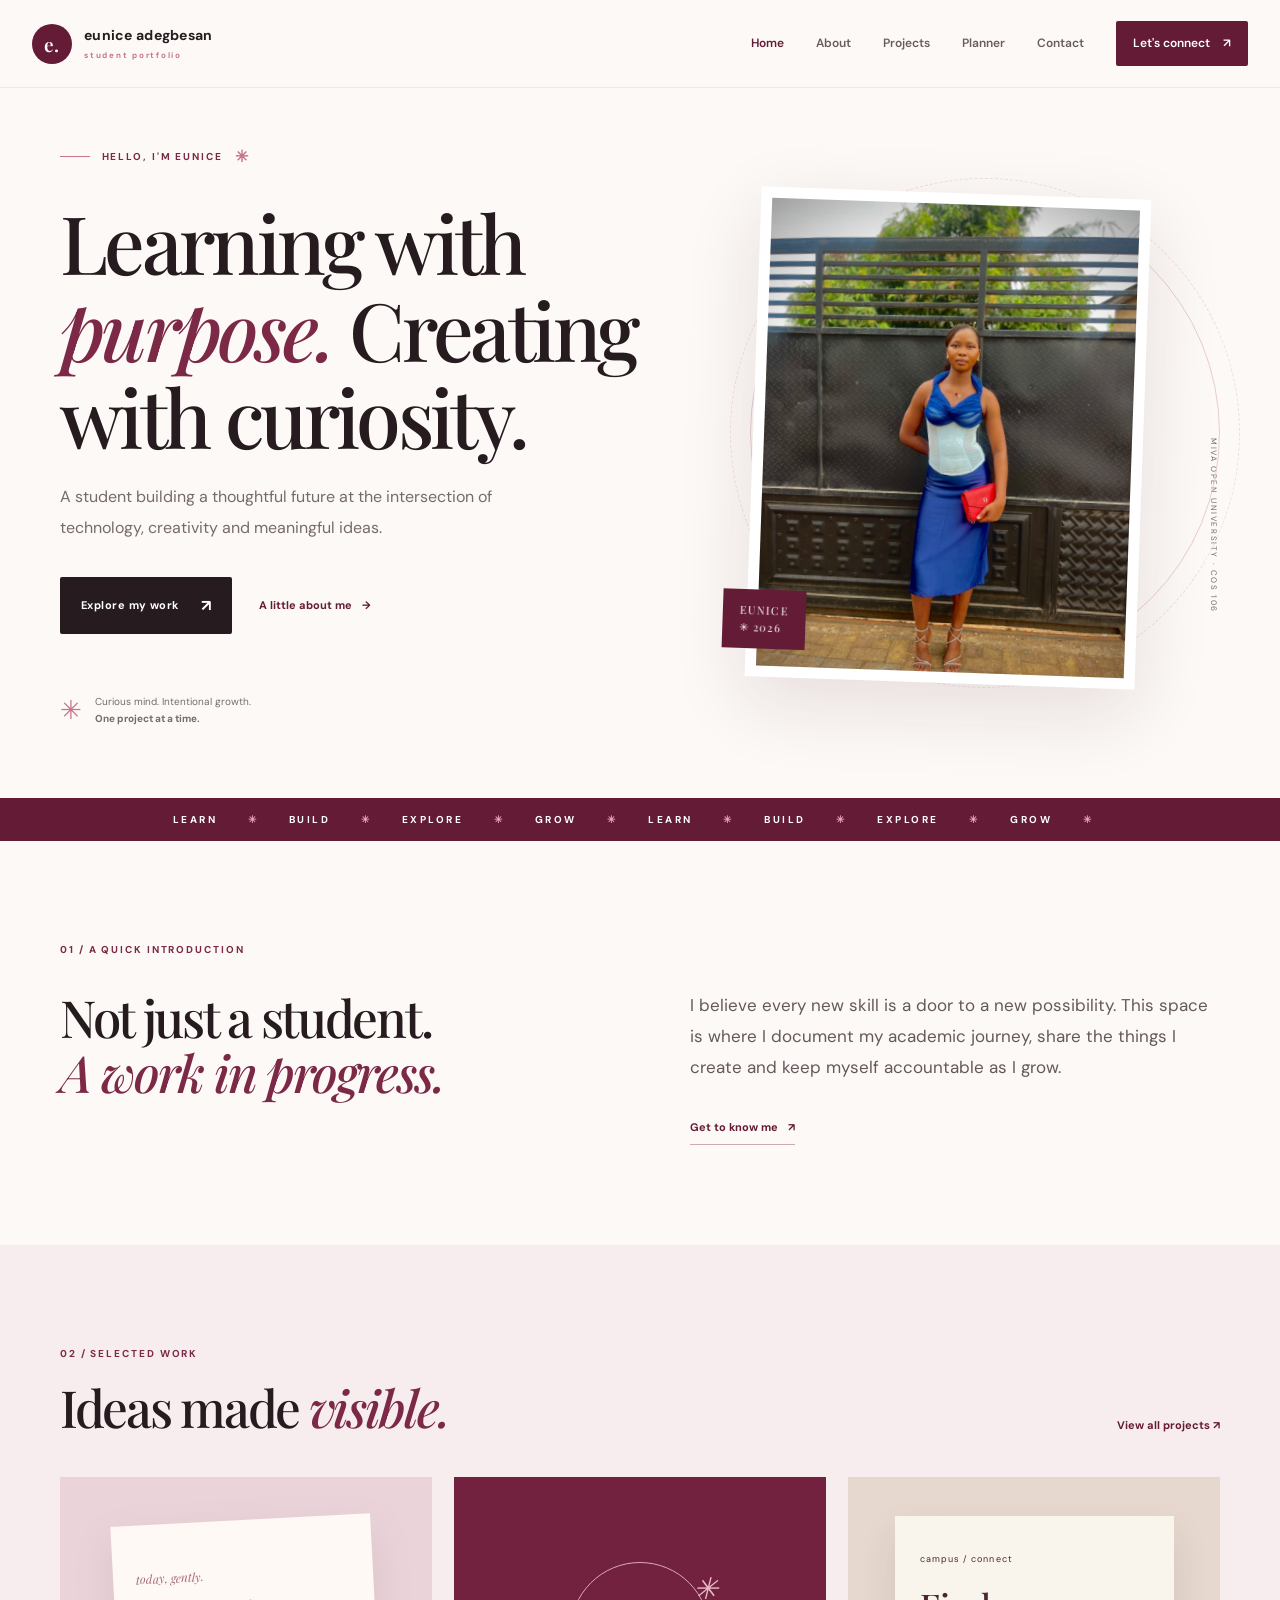
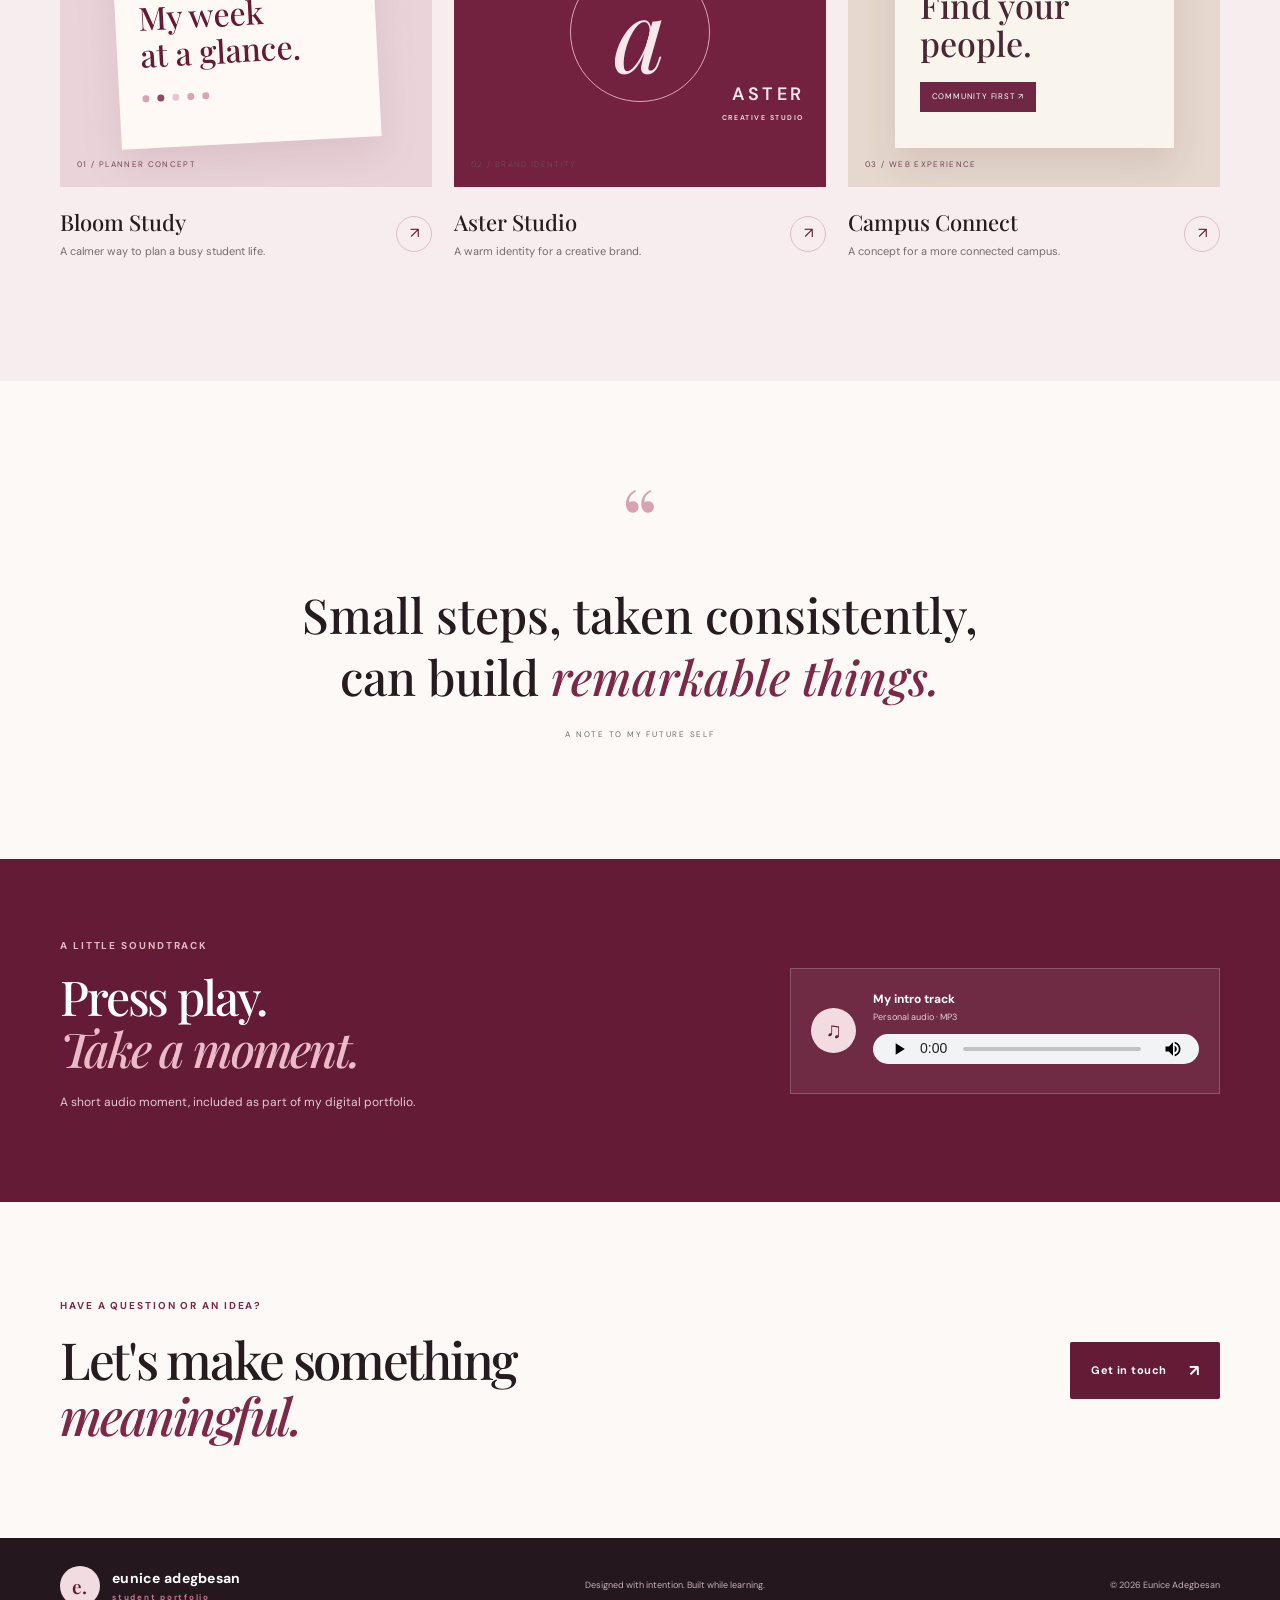
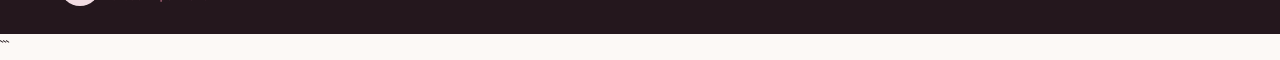
==== commit f784a5db: "Remove code block formatting from index.html" ====
--- a/index.html
+++ b/index.html
@@ -1,4 +1,3 @@
-```html
 <!doctype html>
 <html lang="en">
 <head>
--- a/styles.css
+++ b/styles.css
@@ -1,97 +1,1733 @@
- :root{--burgundy:#641b35;--wine:#7c2948;--rose:#c8758c;--pink:#f2dce2;--blush:#fbf3f3;--cream:#fcf9f6;--ink:#261c20;--muted:#766a6e;--line:#e8dadd;--white:#fff;--serif:"Playfair Display",Georgia,serif;--sans:"DM Sans",Arial,sans-serif;--shadow:0 24px 70px rgba(77,28,47,.12)}
-*{box-sizing:border-box}html{scroll-behavior:smooth}body{margin:0;background:var(--cream);color:var(--ink);font-family:var(--sans);font-size:15px;line-height:1.7}a{color:inherit;text-decoration:none}button,input,textarea,select{font:inherit}img{max-width:100%;display:block}.wrap{width:min(1160px,calc(100% - 64px));margin-inline:auto}.site-header{height:88px;padding:0 max(32px,calc((100vw - 1260px)/2));display:flex;align-items:center;justify-content:space-between;background:rgba(252,249,246,.94);border-bottom:1px solid rgba(100,27,53,.08);position:sticky;top:0;z-index:20;backdrop-filter:blur(16px)}.brand{display:flex;align-items:center;gap:12px;font-size:14px;font-weight:700;letter-spacing:.02em;text-transform:lowercase;line-height:1.25}.brand small{display:block;color:var(--rose);font-size:8px;letter-spacing:.22em;margin-top:5px}.brand-mark{width:40px;height:40px;display:grid;place-items:center;border-radius:50%;background:var(--burgundy);color:#fff;font:600 19px var(--serif)}.main-nav{display:flex;align-items:center;gap:32px;font-size:12px;font-weight:600}.main-nav>a{color:#695c61;transition:color .2s}.main-nav>a:hover,.main-nav>a.active{color:var(--burgundy)}.main-nav .nav-cta{color:#fff;background:var(--burgundy);padding:12px 17px;border-radius:2px}.nav-cta span{margin-left:10px}.menu-toggle{display:none;border:0;background:none;font-size:25px;color:var(--burgundy)}.hero{min-height:650px;display:grid;grid-template-columns:1.03fr .97fr;align-items:center;gap:40px;padding-top:55px;padding-bottom:65px}.eyebrow,.section-kicker{font-size:10px;letter-spacing:.19em;font-weight:700;color:var(--wine)}.eyebrow{display:flex;align-items:center;gap:12px}.eyebrow-line{width:30px;height:1px;background:var(--rose)}.eyebrow-dot{font-size:16px;color:var(--rose)}h1,h2,h3,p{margin-top:0}h1,h2{font-family:var(--serif);font-weight:500;letter-spacing:-.045em;line-height:1.08}h1{font-size:clamp(52px,6.3vw,82px);margin:28px 0 23px}h1 em,h2 em,h3 em,blockquote em{color:var(--wine);font-weight:500}.hero-lede{font-size:16px;color:var(--muted);max-width:440px;line-height:1.9}.hero-actions{display:flex;align-items:center;gap:27px;margin-top:34px}.button{display:inline-flex;align-items:center;justify-content:center;gap:22px;padding:15px 21px;border:0;border-radius:2px;font-size:11px;font-weight:700;letter-spacing:.04em;transition:transform .2s,background .2s;cursor:pointer}.button:hover{transform:translateY(-3px)}.button-dark{background:var(--ink);color:#fff}.button-burgundy{background:var(--burgundy);color:#fff}.button span{font-size:16px}.text-link,.arrow-link{font-size:11px;font-weight:700;color:var(--burgundy)}.text-link span,.arrow-link span{margin-left:7px}.hero-note{display:flex;align-items:center;gap:13px;margin-top:54px;color:var(--muted);font-size:10px;line-height:1.7}.note-star{font-size:26px;color:var(--rose)}.hero-visual{height:535px;position:relative;display:flex;align-items:center;justify-content:center}.photo-frame{width:min(390px,80%);height:490px;position:relative;z-index:2;padding:11px;background:#fff;box-shadow:var(--shadow);transform:rotate(2deg)}.photo-frame img{width:100%;height:100%;object-fit:cover;object-position:center 25%}.photo-stamp{position:absolute;bottom:28px;left:-24px;background:var(--burgundy);color:#fff;padding:13px 17px;font:11px/1.5 var(--serif);letter-spacing:.1em;transform:rotate(-7deg)}.vertical-caption{position:absolute;right:0;top:50%;writing-mode:vertical-rl;font-size:8px;letter-spacing:.2em;color:var(--muted)}.orbit{position:absolute;border:1px solid #e8cbd4;border-radius:50%;z-index:1}.orbit-one{width:470px;height:470px;right:0;top:28px}.orbit-two{width:510px;height:510px;right:-20px;top:8px;border-style:dashed;opacity:.6}.ticker{overflow:hidden;background:var(--burgundy);color:#fff;padding:13px 0;font-size:10px;letter-spacing:.25em;font-weight:700;white-space:nowrap}.ticker div{word-spacing:12px;text-align:center}.ticker span{color:#e5a6b8;margin:0 14px}.section-pad{padding-top:100px;padding-bottom:100px}.intro-grid{display:grid;grid-template-columns:1fr 1fr;gap:100px;margin-top:32px}.intro-grid h2,.section-heading h2,.skills-section h2,.education-table h2{font-size:clamp(38px,4vw,55px);margin:0}.body-large{font-size:17px;line-height:1.85;color:#65585d}.arrow-link{display:inline-block;margin-top:17px;border-bottom:1px solid #cfaab6;padding-bottom:7px}.featured-section{background:#f7edef}.section-heading{display:flex;justify-content:space-between;align-items:end;margin-bottom:42px}.section-heading h2{margin-top:18px}.project-grid{display:grid;grid-template-columns:repeat(3,1fr);gap:22px}.project-card{display:block;min-width:0}.project-art{height:310px;position:relative;overflow:hidden;display:grid;place-items:center}.art-bloom{background:#ead4da}.art-window{width:70%;height:72%;background:#fff9f6;box-shadow:0 16px 40px #763a4a20;padding:23px;display:flex;flex-direction:column;justify-content:center;transform:rotate(-3deg);color:var(--burgundy)}.art-window span{font:italic 12px var(--serif);color:#a66a7d}.art-window b{font:500 clamp(22px,2.5vw,34px)/1.15 var(--serif);margin-top:12px}.art-dots{display:flex;gap:8px;margin-top:23px}.art-dots i{height:7px;width:7px;border-radius:50%;background:#d8a4b3}.art-dots i:nth-child(2){background:#8d4a62}.art-dots i:nth-child(3){background:#e6c7cf}.art-window small{font-size:8px;letter-spacing:.15em;margin-top:14px}.art-label{position:absolute;bottom:15px;left:17px;font-size:8px;letter-spacing:.17em;color:#714457}.art-aster{background:#72213f;color:#f9e7eb}.aster-circle{width:140px;height:140px;border:1px solid #d9a9b9;border-radius:50%;display:grid;place-items:center;font:italic 100px var(--serif);position:relative}.aster-circle span{position:absolute;right:-9px;top:4px;font-size:30px;color:#e7b7c5}.aster-word{position:absolute;bottom:62px;right:22px;font:600 18px/1.1 var(--sans);letter-spacing:.18em;text-align:right}.aster-word small{font-size:7px;letter-spacing:.22em}.aster-sub{position:absolute;left:18px;top:22px;font:italic 13px var(--serif);color:#e9c4cf}.art-campus{background:#e6d8ce}.campus-ui{width:75%;height:75%;background:#f9f4ec;padding:25px;color:#4a2734;display:flex;flex-direction:column;justify-content:center;box-shadow:0 18px 35px #4b24321c}.campus-ui>span{font-size:9px;letter-spacing:.12em}.campus-ui b{font:500 34px/1.1 var(--serif);margin:20px 0 10px}.campus-ui p{font-size:9px;color:#806d70}.campus-pill{align-self:flex-start;background:#702743;color:#fff;padding:8px 12px;font-size:8px;letter-spacing:.1em;margin-top:10px}.project-meta{display:flex;justify-content:space-between;align-items:center;padding:20px 0}.project-meta h3{font:500 22px var(--serif);margin:0 0 5px}.project-meta p{font-size:11px;color:var(--muted);margin:0}.round-arrow{width:36px;height:36px;border:1px solid #d9bdc6;border-radius:50%;display:grid;place-items:center;color:var(--burgundy);transition:.2s}.project-card:hover .round-arrow{background:var(--burgundy);color:white}.quote-section{text-align:center;padding-top:110px;padding-bottom:110px}.quote-mark{font:90px/.6 var(--serif);color:#d8a2b2}.quote-section blockquote{font:500 clamp(30px,4vw,48px)/1.3 var(--serif);margin:20px 0}.quote-section p{font-size:8px;letter-spacing:.22em;color:var(--muted)}.audio-band{background:var(--burgundy);color:#fff;padding:78px 0}.audio-inner{display:flex;align-items:center;justify-content:space-between;gap:40px}.light-kicker{color:#e6b9c6}.audio-inner h2{font-size:48px;margin:17px 0}.audio-inner h2 em{color:#eabac8}.audio-inner p{color:#e2cbd2;font-size:12px}.audio-player{display:flex;align-items:center;gap:17px;background:#ffffff12;border:1px solid #ffffff35;padding:20px;width:min(430px,100%)}.audio-icon{width:45px;height:45px;border-radius:50%;background:#f2dce2;color:var(--burgundy);display:grid;place-items:center;font-size:22px}.audio-info{flex:1;min-width:0}.audio-info b,.audio-info span{display:block}.audio-info b{font-size:12px}.audio-info span{font-size:9px;color:#e5cdd5;margin-bottom:9px}.audio-info audio{width:100%;height:30px}.closing-cta{padding-top:95px;padding-bottom:95px;display:flex;justify-content:space-between;align-items:center}.closing-cta h2{font-size:clamp(38px,4vw,54px);margin:18px 0 0}.site-footer{background:#24171d;color:#fff;padding:28px 0}.footer-inner{display:flex;justify-content:space-between;align-items:center;gap:20px}.footer-brand{color:white}.footer-brand .brand-mark{background:#f1dce2;color:var(--burgundy)}.footer-inner p,.footer-inner>span{font-size:9px;color:#c5b2b8;margin:0}
-.page-hero{padding-top:105px;padding-bottom:65px}.page-hero h1{font-size:clamp(50px,6vw,76px);margin:25px 0}.page-hero .hero-lede{max-width:600px}.about-profile{display:grid;grid-template-columns:.8fr 1.2fr;gap:95px;align-items:center;padding:25px 0 110px}.about-photo{position:relative;height:510px;padding:10px;background:white;box-shadow:var(--shadow);transform:rotate(-2deg)}.about-photo img{width:100%;height:100%;object-fit:cover;object-position:center 25%}.photo-caption{position:absolute;bottom:25px;left:-18px;background:#fff;color:var(--burgundy);padding:10px 14px;font-size:8px;letter-spacing:.16em}.about-copy h2,.about-details h2,.project-foot h2{font-size:clamp(40px,4.4vw,58px);margin:20px 0}.about-copy>p:not(.eyebrow){color:var(--muted);font-size:14px;line-height:2}.signature{font:italic 30px var(--serif);color:var(--burgundy);margin-top:24px}.signature span{font:20px var(--sans);color:var(--rose)}.about-details{background:#f7edef}.about-details h2{margin-top:18px}.details-grid{display:grid;grid-template-columns:repeat(3,1fr);gap:18px;margin-top:45px}.detail-card{background:#fff;padding:30px 27px;min-height:280px;border:1px solid #f0e2e6}.detail-number{font:italic 15px var(--serif);color:var(--rose)}.detail-card h3{font:500 24px var(--serif);margin:25px 0 13px}.detail-card p{font-size:12px;color:var(--muted);line-height:1.9}.detail-card p b{color:var(--ink)}.small-note{font-size:10px!important;color:#a18d94!important}.skills-section{display:grid;grid-template-columns:.8fr 1.2fr;gap:90px}.skills-section h2{margin:20px 0}.muted{color:var(--muted);font-size:12px}.skill-list{padding-top:10px}.skill-row{display:grid;grid-template-columns:130px 1fr 75px;gap:15px;align-items:center;margin-bottom:24px;font-size:11px}.skill-row b{font-size:9px;color:var(--rose);text-align:right}.skill-track,.progress-track{height:5px;background:#f0e3e7;overflow:hidden}.skill-track i,.progress-track i{display:block;height:100%;background:var(--wine)}.education-table{padding-top:10px;padding-bottom:110px}.education-table h2{margin:20px 0 30px}.table-scroll{overflow-x:auto}table{width:100%;border-collapse:collapse;text-align:left;font-size:12px}th{font-size:9px;letter-spacing:.15em;color:var(--wine);padding:15px;border-bottom:1px solid var(--line)}td{padding:18px 15px;border-bottom:1px solid var(--line);color:var(--muted)}td:first-child{font-weight:700;color:var(--ink)}.status{background:#f4e5e9;color:var(--burgundy);padding:6px 10px;font-size:9px}
-.sample-disclaimer{display:inline-block;margin-top:22px;padding:11px 15px;background:#f4e8eb;color:#784357;font-size:10px;max-width:680px}.case-list{padding-bottom:65px}.case-study{display:grid;grid-template-columns:1fr 1fr;gap:75px;align-items:center;padding:60px 0;border-top:1px solid var(--line);scroll-margin-top:110px}.case-study.reverse .case-art{order:2}.case-study.reverse .case-copy{order:1}.large-art{height:470px}.large-art .art-window{width:65%;height:65%;padding:35px}.large-art .art-window b{font-size:43px}.large-art .aster-circle{width:200px;height:200px;font-size:140px}.large-art .aster-word{font-size:28px;bottom:85px;right:35px}.large-art .aster-word small{font-size:9px}.large-art .aster-sub{left:35px;top:40px;font-size:18px}.large-art .campus-ui{width:72%;height:70%;padding:35px}.large-art .campus-ui b{font-size:50px}.large-art .campus-ui p{font-size:12px}.case-topline{display:flex;justify-content:space-between;font-size:8px;letter-spacing:.16em;color:var(--rose);font-weight:700}.case-copy h2{font-size:48px;margin:20px 0}.case-copy h4{font:700 10px var(--sans);letter-spacing:.12em;text-transform:uppercase;margin:25px 0 7px;color:var(--burgundy)}.case-copy p:not(.body-large),.case-copy li{font-size:12px;color:var(--muted);line-height:1.9}.case-copy ul{padding-left:18px}.tag-row{display:flex;flex-wrap:wrap;gap:7px;margin-top:22px}.tag-row span{font-size:8px;letter-spacing:.1em;border:1px solid #e4cdd5;padding:6px 9px;color:var(--wine)}.project-foot{padding-top:40px;padding-bottom:110px;border-top:1px solid var(--line)}.project-foot h2{margin-top:0}.project-foot p{max-width:450px;color:var(--muted);font-size:13px}
-.planner-hero{padding-bottom:45px}.planner-wrap{padding-bottom:110px}.planner-top{display:flex;align-items:center;justify-content:space-between;background:#f7edef;padding:28px 35px;margin-bottom:24px}.planner-top h2{font-size:32px;margin:8px 0}.progress-card{width:220px;background:#fff;padding:17px 20px}.progress-card>span,.progress-card small{display:block;font-size:8px;letter-spacing:.12em;color:var(--muted)}.progress-card strong{font:500 29px var(--serif);color:var(--burgundy)}.progress-track{margin:8px 0}.progress-card small{letter-spacing:0}.planner-layout{display:grid;grid-template-columns:1.55fr .75fr;gap:24px}.task-panel{background:#fff;border:1px solid var(--line);padding:30px}.panel-heading{display:flex;justify-content:space-between;align-items:center}.panel-heading h3{font:500 28px var(--serif);margin:7px 0 20px}.task-count{font-size:8px;letter-spacing:.12em;color:var(--rose)}.task-form{display:grid;grid-template-columns:1.5fr .9fr .75fr auto;gap:8px}.task-form input,.task-form select,.field input,.field textarea{border:1px solid #e8dadd;background:#fff;padding:13px 12px;min-width:0;font-size:11px;color:var(--ink);outline:none}.task-form input:focus,.task-form select:focus,.field input:focus,.field textarea:focus{border-color:var(--rose);box-shadow:0 0 0 3px #c8758c18}.add-task{padding:11px 13px;gap:8px;font-size:10px}.task-filters{display:flex;gap:8px;border-bottom:1px solid var(--line);margin-top:27px}.filter-btn{background:none;border:0;padding:10px 13px;font-size:10px;color:var(--muted);cursor:pointer;border-bottom:2px solid transparent}.filter-btn.selected{color:var(--burgundy);border-color:var(--burgundy);font-weight:700}.task-list{list-style:none;padding:0;margin:0}.task-item{display:flex;align-items:center;gap:13px;padding:17px 5px;border-bottom:1px solid #f0e8eb}.task-item input{accent-color:var(--burgundy);width:16px;height:16px}.task-content{flex:1;min-width:0}.task-content b,.task-content span{display:block}.task-content b{font-size:12px;overflow-wrap:anywhere}.task-content span{font-size:9px;color:var(--muted)}.is-complete .task-content b{text-decoration:line-through;color:#a99ca1}.priority{font-size:8px;padding:4px 7px;background:#f4e8eb;color:#8b4a62}.priority-urgent{background:#f8e2e2;color:#a02f42}.priority-important{background:#f8efdc;color:#946c2e}.delete-task{border:0;background:none;color:#ad8d99;font-size:20px;cursor:pointer}.delete-task:hover{color:#a02f42}.empty-state{text-align:center;padding:35px 10px;color:#a18d94;font:italic 15px var(--serif)}.planner-aside{background:var(--burgundy);color:#fff;padding:32px;position:relative;overflow:hidden}.aside-flower{font-size:48px;color:#e8b8c7;margin-bottom:20px}.planner-aside .eyebrow{color:#e8b8c7}.planner-aside h3{font:500 30px/1.3 var(--serif);margin:17px 0}.planner-aside h3 em{color:#e8b8c7}.planner-aside p:not(.eyebrow){font-size:11px;color:#e2cbd2;line-height:2}.aside-line{height:1px;background:#ffffff40;margin:28px 0 15px}.planner-aside>b,.planner-aside>span{display:block;font-size:10px}.planner-aside>span{color:#e2cbd2;font-style:italic}.planner-note{font-size:9px;color:#9a8b90;margin-top:17px}.sr-only{position:absolute;width:1px;height:1px;padding:0;margin:-1px;overflow:hidden;clip:rect(0,0,0,0);white-space:nowrap;border:0}
-.contact-hero{padding-bottom:45px}.contact-layout{display:grid;grid-template-columns:.8fr 1.2fr;gap:90px;padding-bottom:115px}.contact-aside{background:#f6e9ed;padding:40px;position:relative;overflow:hidden}.contact-orb{width:85px;height:85px;border-radius:50%;background:var(--burgundy);color:#f2dce2;display:grid;place-items:center;font-size:35px;margin-bottom:40px}.contact-aside h2{font:500 36px/1.2 var(--serif);margin:18px 0}.contact-aside>p:not(.eyebrow){font-size:12px;color:var(--muted);line-height:2}.contact-detail{border-top:1px solid #e2cbd2;padding:15px 0;margin-top:15px}.contact-detail span,.contact-detail b{display:block}.contact-detail span{font-size:8px;letter-spacing:.16em;color:var(--rose)}.contact-detail b{font-size:11px;font-weight:600;margin-top:4px}.contact-form{padding:12px 0}.form-heading{display:flex;justify-content:space-between;font-size:9px;letter-spacing:.15em;font-weight:700;color:var(--burgundy);padding-bottom:20px;border-bottom:1px solid var(--line)}.required-note{font-size:8px;color:#a18d94;letter-spacing:0}.form-row{display:grid;grid-template-columns:1fr 1fr;gap:18px}.field{display:flex;flex-direction:column;margin-top:22px;gap:8px}.field label{font-size:10px;font-weight:700}.field input,.field textarea{font-size:12px;padding:14px}.field textarea{resize:vertical}.field-error{font-size:9px;color:#b02e48;min-height:13px}.field input.invalid,.field textarea.invalid{border-color:#b02e48;background:#fff9fa}.submit-button{margin-top:24px}.form-feedback{font-size:10px;margin:12px 0 0}.form-feedback.error{color:#b02e48}.form-feedback.success{color:#39744b}.form-footnote{font-size:9px;color:#9a8b90;line-height:1.8;margin-top:20px}
-@media(max-width:900px){.main-nav{gap:17px}.hero{gap:15px}.hero-visual{height:480px}.photo-frame{height:430px}.orbit-one{width:390px;height:390px}.orbit-two{width:420px;height:420px}.intro-grid{gap:45px}.project-art{height:260px}.case-study{gap:35px}.large-art{height:400px}.task-form{grid-template-columns:1fr 1fr}.contact-layout{gap:40px}}
-@media(max-width:700px){.wrap{width:min(100% - 38px,560px)}.site-header{height:72px;padding:0 20px}.menu-toggle{display:block}.main-nav{display:none;position:absolute;top:71px;left:0;right:0;background:var(--cream);padding:20px;box-shadow:0 20px 30px #32172414;flex-direction:column;align-items:stretch;gap:0}.main-nav.open{display:flex}.main-nav>a{padding:12px 7px}.main-nav .nav-cta{margin-top:8px;text-align:center}.hero{grid-template-columns:1fr;padding-top:55px;padding-bottom:45px;gap:20px}.hero h1{font-size:clamp(52px,13vw,72px)}.hero-visual{height:440px;margin-top:10px}.photo-frame{height:410px;width:75%}.orbit-one{width:360px;height:360px;right:2%}.orbit-two{width:390px;height:390px;right:-1%}.vertical-caption{right:2%}.hero-note{margin-top:35px}.section-pad{padding-top:70px;padding-bottom:70px}.intro-grid{grid-template-columns:1fr;gap:18px;margin-top:25px}.section-heading{align-items:start;gap:20px;flex-direction:column}.project-grid{grid-template-columns:1fr;gap:10px}.project-art{height:330px}.project-meta{padding:15px 0 25px}.quote-section{padding-top:75px;padding-bottom:75px}.audio-inner{align-items:flex-start;flex-direction:column}.audio-inner h2{font-size:42px}.audio-player{width:100%}.closing-cta{padding-top:70px;padding-bottom:70px;align-items:flex-start;flex-direction:column;gap:25px}.footer-inner{flex-wrap:wrap}.footer-inner p{order:3;width:100%}.page-hero{padding-top:75px;padding-bottom:45px}.page-hero h1{font-size:clamp(48px,12vw,68px)}.about-profile{grid-template-columns:1fr;gap:50px;padding-bottom:75px}.about-photo{height:460px;width:85%;margin:auto}.details-grid{grid-template-columns:1fr}.detail-card{min-height:auto}.skills-section{grid-template-columns:1fr;gap:25px}.skill-row{grid-template-columns:105px 1fr 65px;gap:10px}.education-table{padding-bottom:75px}.case-study{grid-template-columns:1fr;gap:28px;padding:40px 0}.case-study.reverse .case-art,.case-study.reverse .case-copy{order:initial}.large-art{height:360px}.large-art .art-window b{font-size:34px}.large-art .campus-ui b{font-size:42px}.case-copy h2{font-size:42px}.project-foot{padding-bottom:75px}.planner-top{align-items:flex-start;flex-direction:column;gap:20px;padding:24px}.progress-card{width:100%}.planner-layout{grid-template-columns:1fr}.task-panel{padding:20px}.task-form{grid-template-columns:1fr 1fr}.task-form input:first-of-type{grid-column:1/-1}.add-task{grid-column:1/-1}.planner-aside{padding:27px}.contact-layout{grid-template-columns:1fr;gap:35px;padding-bottom:75px}.contact-aside{padding:28px}.form-row{grid-template-columns:1fr;gap:0}.form-heading{font-size:8px}.sample-disclaimer{line-height:1.7}}
-@media(prefers-reduced-motion:reduce){html{scroll-behavior:auto}*,*::before,*::after{animation-duration:.01ms!important;animation-iteration-count:1!important;transition-duration:.01ms!important}}
-
-
+:root {
+    --burgundy:#641b35;
+    --wine:#7c2948;
+    --rose:#c8758c;
+    --pink:#f2dce2;
+    --blush:#fbf3f3;
+    --cream:#fcf9f6;
+    --ink:#261c20;
+    --muted:#766a6e;
+    --line:#e8dadd;
+    --white:#fff;
+    --serif:"Playfair Display",Georgia,serif;
+    --sans:"DM Sans",Arial,sans-serif;
+    --shadow:0 24px 70px rgba(77,28,47,.12)
+}
+* {
+    box-sizing:border-box
+}
+html {
+    scroll-behavior:smooth
+}
+body {
+    margin:0;
+    background:var(--cream);
+    color:var(--ink);
+    font-family:var(--sans);
+    font-size:15px;
+    line-height:1.7
+}
+a {
+    color:inherit;
+    text-decoration:none
+}
+button,input,textarea,select {
+    font:inherit
+}
+img {
+    max-width:100%;
+    display:block
+}
+.wrap {
+    width:min(1160px,calc(100% - 64px));
+    margin-inline:auto
+}
+.site-header {
+    height:88px;
+    padding:0 max(32px,calc((100vw - 1260px)/2));
+    display:flex;
+    align-items:center;
+    justify-content:space-between;
+    background:rgba(252,249,246,.94);
+    border-bottom:1px solid rgba(100,27,53,.08);
+    position:sticky;
+    top:0;
+    z-index:20;
+    backdrop-filter:blur(16px)
+}
+.brand {
+    display:flex;
+    align-items:center;
+    gap:12px;
+    font-size:14px;
+    font-weight:700;
+    letter-spacing:.02em;
+    text-transform:lowercase;
+    line-height:1.25
+}
+.brand small {
+    display:block;
+    color:var(--rose);
+    font-size:8px;
+    letter-spacing:.22em;
+    margin-top:5px
+}
+.brand-mark {
+    width:40px;
+    height:40px;
+    display:grid;
+    place-items:center;
+    border-radius:50%;
+    background:var(--burgundy);
+    color:#fff;
+    font:600 19px var(--serif)
+}
+.main-nav {
+    display:flex;
+    align-items:center;
+    gap:32px;
+    font-size:12px;
+    font-weight:600
+}
+.main-nav>a {
+    color:#695c61;
+    transition:color .2s
+}
+.main-nav>a:hover,.main-nav>a.active {
+    color:var(--burgundy)
+}
+.main-nav .nav-cta {
+    color:#fff;
+    background:var(--burgundy);
+    padding:12px 17px;
+    border-radius:2px
+}
+.nav-cta span {
+    margin-left:10px
+}
+.menu-toggle {
+    display:none;
+    border:0;
+    background:none;
+    font-size:25px;
+    color:var(--burgundy)
+}
+.hero {
+    min-height:650px;
+    display:grid;
+    grid-template-columns:1.03fr .97fr;
+    align-items:center;
+    gap:40px;
+    padding-top:55px;
+    padding-bottom:65px
+}
+.eyebrow,.section-kicker {
+    font-size:10px;
+    letter-spacing:.19em;
+    font-weight:700;
+    color:var(--wine)
+}
+.eyebrow {
+    display:flex;
+    align-items:center;
+    gap:12px
+}
+.eyebrow-line {
+    width:30px;
+    height:1px;
+    background:var(--rose)
+}
+.eyebrow-dot {
+    font-size:16px;
+    color:var(--rose)
+}
+h1,h2,h3,p {
+    margin-top:0
+}
+h1,h2 {
+    font-family:var(--serif);
+    font-weight:500;
+    letter-spacing:-.045em;
+    line-height:1.08
+}
+h1 {
+    font-size:clamp(52px,6.3vw,82px);
+    margin:28px 0 23px
+}
+h1 em,h2 em,h3 em,blockquote em {
+    color:var(--wine);
+    font-weight:500
+}
+.hero-lede {
+    font-size:16px;
+    color:var(--muted);
+    max-width:440px;
+    line-height:1.9
+}
+.hero-actions {
+    display:flex;
+    align-items:center;
+    gap:27px;
+    margin-top:34px
+}
+.button {
+    display:inline-flex;
+    align-items:center;
+    justify-content:center;
+    gap:22px;
+    padding:15px 21px;
+    border:0;
+    border-radius:2px;
+    font-size:11px;
+    font-weight:700;
+    letter-spacing:.04em;
+    transition:transform .2s,background .2s;
+    cursor:pointer
+}
+.button:hover {
+    transform:translateY(-3px)
+}
+.button-dark {
+    background:var(--ink);
+    color:#fff
+}
+.button-burgundy {
+    background:var(--burgundy);
+    color:#fff
+}
+.button span {
+    font-size:16px
+}
+.text-link,.arrow-link {
+    font-size:11px;
+    font-weight:700;
+    color:var(--burgundy)
+}
+.text-link span,.arrow-link span {
+    margin-left:7px
+}
+.hero-note {
+    display:flex;
+    align-items:center;
+    gap:13px;
+    margin-top:54px;
+    color:var(--muted);
+    font-size:10px;
+    line-height:1.7
+}
+.note-star {
+    font-size:26px;
+    color:var(--rose)
+}
+.hero-visual {
+    height:535px;
+    position:relative;
+    display:flex;
+    align-items:center;
+    justify-content:center
+}
+.photo-frame {
+    width:min(390px,80%);
+    height:490px;
+    position:relative;
+    z-index:2;
+    padding:11px;
+    background:#fff;
+    box-shadow:var(--shadow);
+    transform:rotate(2deg)
+}
+.photo-frame img {
+    width:100%;
+    height:100%;
+    object-fit:cover;
+    object-position:center 25%
+}
+.photo-stamp {
+    position:absolute;
+    bottom:28px;
+    left:-24px;
+    background:var(--burgundy);
+    color:#fff;
+    padding:13px 17px;
+    font:11px/1.5 var(--serif);
+    letter-spacing:.1em;
+    transform:rotate(-7deg)
+}
+.vertical-caption {
+    position:absolute;
+    right:0;
+    top:50%;
+    writing-mode:vertical-rl;
+    font-size:8px;
+    letter-spacing:.2em;
+    color:var(--muted)
+}
+.orbit {
+    position:absolute;
+    border:1px solid #e8cbd4;
+    border-radius:50%;
+    z-index:1
+}
+.orbit-one {
+    width:470px;
+    height:470px;
+    right:0;
+    top:28px
+}
+.orbit-two {
+    width:510px;
+    height:510px;
+    right:-20px;
+    top:8px;
+    border-style:dashed;
+    opacity:.6
+}
+.ticker {
+    overflow:hidden;
+    background:var(--burgundy);
+    color:#fff;
+    padding:13px 0;
+    font-size:10px;
+    letter-spacing:.25em;
+    font-weight:700;
+    white-space:nowrap
+}
+.ticker div {
+    word-spacing:12px;
+    text-align:center
+}
+.ticker span {
+    color:#e5a6b8;
+    margin:0 14px
+}
+.section-pad {
+    padding-top:100px;
+    padding-bottom:100px
+}
+.intro-grid {
+    display:grid;
+    grid-template-columns:1fr 1fr;
+    gap:100px;
+    margin-top:32px
+}
+.intro-grid h2,.section-heading h2,.skills-section h2,.education-table h2 {
+    font-size:clamp(38px,4vw,55px);
+    margin:0
+}
+.body-large {
+    font-size:17px;
+    line-height:1.85;
+    color:#65585d
+}
+.arrow-link {
+    display:inline-block;
+    margin-top:17px;
+    border-bottom:1px solid #cfaab6;
+    padding-bottom:7px
+}
+.featured-section {
+    background:#f7edef
+}
+.section-heading {
+    display:flex;
+    justify-content:space-between;
+    align-items:end;
+    margin-bottom:42px
+}
+.section-heading h2 {
+    margin-top:18px
+}
+.project-grid {
+    display:grid;
+    grid-template-columns:repeat(3,1fr);
+    gap:22px
+}
+.project-card {
+    display:block;
+    min-width:0
+}
+.project-art {
+    height:310px;
+    position:relative;
+    overflow:hidden;
+    display:grid;
+    place-items:center
+}
+.art-bloom {
+    background:#ead4da
+}
+.art-window {
+    width:70%;
+    height:72%;
+    background:#fff9f6;
+    box-shadow:0 16px 40px #763a4a20;
+    padding:23px;
+    display:flex;
+    flex-direction:column;
+    justify-content:center;
+    transform:rotate(-3deg);
+    color:var(--burgundy)
+}
+.art-window span {
+    font:italic 12px var(--serif);
+    color:#a66a7d
+}
+.art-window b {
+    font:500 clamp(22px,2.5vw,34px)/1.15 var(--serif);
+    margin-top:12px
+}
+.art-dots {
+    display:flex;
+    gap:8px;
+    margin-top:23px
+}
+.art-dots i {
+    height:7px;
+    width:7px;
+    border-radius:50%;
+    background:#d8a4b3
+}
+.art-dots i:nth-child(2) {
+    background:#8d4a62
+}
+.art-dots i:nth-child(3) {
+    background:#e6c7cf
+}
+.art-window small {
+    font-size:8px;
+    letter-spacing:.15em;
+    margin-top:14px
+}
+.art-label {
+    position:absolute;
+    bottom:15px;
+    left:17px;
+    font-size:8px;
+    letter-spacing:.17em;
+    color:#714457
+}
+.art-aster {
+    background:#72213f;
+    color:#f9e7eb
+}
+.aster-circle {
+    width:140px;
+    height:140px;
+    border:1px solid #d9a9b9;
+    border-radius:50%;
+    display:grid;
+    place-items:center;
+    font:italic 100px var(--serif);
+    position:relative
+}
+.aster-circle span {
+    position:absolute;
+    right:-9px;
+    top:4px;
+    font-size:30px;
+    color:#e7b7c5
+}
+.aster-word {
+    position:absolute;
+    bottom:62px;
+    right:22px;
+    font:600 18px/1.1 var(--sans);
+    letter-spacing:.18em;
+    text-align:right
+}
+.aster-word small {
+    font-size:7px;
+    letter-spacing:.22em
+}
+.aster-sub {
+    position:absolute;
+    left:18px;
+    top:22px;
+    font:italic 13px var(--serif);
+    color:#e9c4cf
+}
+.art-campus {
+    background:#e6d8ce
+}
+.campus-ui {
+    width:75%;
+    height:75%;
+    background:#f9f4ec;
+    padding:25px;
+    color:#4a2734;
+    display:flex;
+    flex-direction:column;
+    justify-content:center;
+    box-shadow:0 18px 35px #4b24321c
+}
+.campus-ui>span {
+    font-size:9px;
+    letter-spacing:.12em
+}
+.campus-ui b {
+    font:500 34px/1.1 var(--serif);
+    margin:20px 0 10px
+}
+.campus-ui p {
+    font-size:9px;
+    color:#806d70
+}
+.campus-pill {
+    align-self:flex-start;
+    background:#702743;
+    color:#fff;
+    padding:8px 12px;
+    font-size:8px;
+    letter-spacing:.1em;
+    margin-top:10px
+}
+.project-meta {
+    display:flex;
+    justify-content:space-between;
+    align-items:center;
+    padding:20px 0
+}
+.project-meta h3 {
+    font:500 22px var(--serif);
+    margin:0 0 5px
+}
+.project-meta p {
+    font-size:11px;
+    color:var(--muted);
+    margin:0
+}
+.round-arrow {
+    width:36px;
+    height:36px;
+    border:1px solid #d9bdc6;
+    border-radius:50%;
+    display:grid;
+    place-items:center;
+    color:var(--burgundy);
+    transition:.2s
+}
+.project-card:hover .round-arrow {
+    background:var(--burgundy);
+    color:white
+}
+.quote-section {
+    text-align:center;
+    padding-top:110px;
+    padding-bottom:110px
+}
+.quote-mark {
+    font:90px/.6 var(--serif);
+    color:#d8a2b2
+}
+.quote-section blockquote {
+    font:500 clamp(30px,4vw,48px)/1.3 var(--serif);
+    margin:20px 0
+}
+.quote-section p {
+    font-size:8px;
+    letter-spacing:.22em;
+    color:var(--muted)
+}
+.audio-band {
+    background:var(--burgundy);
+    color:#fff;
+    padding:78px 0
+}
+.audio-inner {
+    display:flex;
+    align-items:center;
+    justify-content:space-between;
+    gap:40px
+}
+.light-kicker {
+    color:#e6b9c6
+}
+.audio-inner h2 {
+    font-size:48px;
+    margin:17px 0
+}
+.audio-inner h2 em {
+    color:#eabac8
+}
+.audio-inner p {
+    color:#e2cbd2;
+    font-size:12px
+}
+.audio-player {
+    display:flex;
+    align-items:center;
+    gap:17px;
+    background:#ffffff12;
+    border:1px solid #ffffff35;
+    padding:20px;
+    width:min(430px,100%)
+}
+.audio-icon {
+    width:45px;
+    height:45px;
+    border-radius:50%;
+    background:#f2dce2;
+    color:var(--burgundy);
+    display:grid;
+    place-items:center;
+    font-size:22px
+}
+.audio-info {
+    flex:1;
+    min-width:0
+}
+.audio-info b,.audio-info span {
+    display:block
+}
+.audio-info b {
+    font-size:12px
+}
+.audio-info span {
+    font-size:9px;
+    color:#e5cdd5;
+    margin-bottom:9px
+}
+.audio-info audio {
+    width:100%;
+    height:30px
+}
+.closing-cta {
+    padding-top:95px;
+    padding-bottom:95px;
+    display:flex;
+    justify-content:space-between;
+    align-items:center
+}
+.closing-cta h2 {
+    font-size:clamp(38px,4vw,54px);
+    margin:18px 0 0
+}
+.site-footer {
+    background:#24171d;
+    color:#fff;
+    padding:28px 0
+}
+.footer-inner {
+    display:flex;
+    justify-content:space-between;
+    align-items:center;
+    gap:20px
+}
+.footer-brand {
+    color:white
+}
+.footer-brand .brand-mark {
+    background:#f1dce2;
+    color:var(--burgundy)
+}
+.footer-inner p,.footer-inner>span {
+    font-size:9px;
+    color:#c5b2b8;
+    margin:0
+}
+.page-hero {
+    padding-top:105px;
+    padding-bottom:65px
+}
+.page-hero h1 {
+    font-size:clamp(50px,6vw,76px);
+    margin:25px 0
+}
+.page-hero .hero-lede {
+    max-width:600px
+}
+.about-profile {
+    display:grid;
+    grid-template-columns:.8fr 1.2fr;
+    gap:95px;
+    align-items:center;
+    padding:25px 0 110px
+}
+.about-photo {
+    position:relative;
+    height:510px;
+    padding:10px;
+    background:white;
+    box-shadow:var(--shadow);
+    transform:rotate(-2deg)
+}
+.about-photo img {
+    width:100%;
+    height:100%;
+    object-fit:cover;
+    object-position:center 25%
+}
+.photo-caption {
+    position:absolute;
+    bottom:25px;
+    left:-18px;
+    background:#fff;
+    color:var(--burgundy);
+    padding:10px 14px;
+    font-size:8px;
+    letter-spacing:.16em
+}
+.about-copy h2,.about-details h2,.project-foot h2 {
+    font-size:clamp(40px,4.4vw,58px);
+    margin:20px 0
+}
+.about-copy>p:not(.eyebrow) {
+    color:var(--muted);
+    font-size:14px;
+    line-height:2
+}
+.signature {
+    font:italic 30px var(--serif);
+    color:var(--burgundy);
+    margin-top:24px
+}
+.signature span {
+    font:20px var(--sans);
+    color:var(--rose)
+}
+.about-details {
+    background:#f7edef
+}
+.about-details h2 {
+    margin-top:18px
+}
+.details-grid {
+    display:grid;
+    grid-template-columns:repeat(3,1fr);
+    gap:18px;
+    margin-top:45px
+}
+.detail-card {
+    background:#fff;
+    padding:30px 27px;
+    min-height:280px;
+    border:1px solid #f0e2e6
+}
+.detail-number {
+    font:italic 15px var(--serif);
+    color:var(--rose)
+}
+.detail-card h3 {
+    font:500 24px var(--serif);
+    margin:25px 0 13px
+}
+.detail-card p {
+    font-size:12px;
+    color:var(--muted);
+    line-height:1.9
+}
+.detail-card p b {
+    color:var(--ink)
+}
+.small-note {
+    font-size:10px!important;
+    color:#a18d94!important
+}
+.skills-section {
+    display:grid;
+    grid-template-columns:.8fr 1.2fr;
+    gap:90px
+}
+.skills-section h2 {
+    margin:20px 0
+}
+.muted {
+    color:var(--muted);
+    font-size:12px
+}
+.skill-list {
+    padding-top:10px
+}
+.skill-row {
+    display:grid;
+    grid-template-columns:130px 1fr 75px;
+    gap:15px;
+    align-items:center;
+    margin-bottom:24px;
+    font-size:11px
+}
+.skill-row b {
+    font-size:9px;
+    color:var(--rose);
+    text-align:right
+}
+.skill-track,.progress-track {
+    height:5px;
+    background:#f0e3e7;
+    overflow:hidden
+}
+.skill-track i,.progress-track i {
+    display:block;
+    height:100%;
+    background:var(--wine)
+}
+.education-table {
+    padding-top:10px;
+    padding-bottom:110px
+}
+.education-table h2 {
+    margin:20px 0 30px
+}
+.table-scroll {
+    overflow-x:auto
+}
+table {
+    width:100%;
+    border-collapse:collapse;
+    text-align:left;
+    font-size:12px
+}
+th {
+    font-size:9px;
+    letter-spacing:.15em;
+    color:var(--wine);
+    padding:15px;
+    border-bottom:1px solid var(--line)
+}
+td {
+    padding:18px 15px;
+    border-bottom:1px solid var(--line);
+    color:var(--muted)
+}
+td:first-child {
+    font-weight:700;
+    color:var(--ink)
+}
+.status {
+    background:#f4e5e9;
+    color:var(--burgundy);
+    padding:6px 10px;
+    font-size:9px
+}
+.sample-disclaimer {
+    display:inline-block;
+    margin-top:22px;
+    padding:11px 15px;
+    background:#f4e8eb;
+    color:#784357;
+    font-size:10px;
+    max-width:680px
+}
+.case-list {
+    padding-bottom:65px
+}
+.case-study {
+    display:grid;
+    grid-template-columns:1fr 1fr;
+    gap:75px;
+    align-items:center;
+    padding:60px 0;
+    border-top:1px solid var(--line);
+    scroll-margin-top:110px
+}
+.case-study.reverse .case-art {
+    order:2
+}
+.case-study.reverse .case-copy {
+    order:1
+}
+.large-art {
+    height:470px
+}
+.large-art .art-window {
+    width:65%;
+    height:65%;
+    padding:35px
+}
+.large-art .art-window b {
+    font-size:43px
+}
+.large-art .aster-circle {
+    width:200px;
+    height:200px;
+    font-size:140px
+}
+.large-art .aster-word {
+    font-size:28px;
+    bottom:85px;
+    right:35px
+}
+.large-art .aster-word small {
+    font-size:9px
+}
+.large-art .aster-sub {
+    left:35px;
+    top:40px;
+    font-size:18px
+}
+.large-art .campus-ui {
+    width:72%;
+    height:70%;
+    padding:35px
+}
+.large-art .campus-ui b {
+    font-size:50px
+}
+.large-art .campus-ui p {
+    font-size:12px
+}
+.case-topline {
+    display:flex;
+    justify-content:space-between;
+    font-size:8px;
+    letter-spacing:.16em;
+    color:var(--rose);
+    font-weight:700
+}
+.case-copy h2 {
+    font-size:48px;
+    margin:20px 0
+}
+.case-copy h4 {
+    font:700 10px var(--sans);
+    letter-spacing:.12em;
+    text-transform:uppercase;
+    margin:25px 0 7px;
+    color:var(--burgundy)
+}
+.case-copy p:not(.body-large),.case-copy li {
+    font-size:12px;
+    color:var(--muted);
+    line-height:1.9
+}
+.case-copy ul {
+    padding-left:18px
+}
+.tag-row {
+    display:flex;
+    flex-wrap:wrap;
+    gap:7px;
+    margin-top:22px
+}
+.tag-row span {
+    font-size:8px;
+    letter-spacing:.1em;
+    border:1px solid #e4cdd5;
+    padding:6px 9px;
+    color:var(--wine)
+}
+.project-foot {
+    padding-top:40px;
+    padding-bottom:110px;
+    border-top:1px solid var(--line)
+}
+.project-foot h2 {
+    margin-top:0
+}
+.project-foot p {
+    max-width:450px;
+    color:var(--muted);
+    font-size:13px
+}
+.planner-hero {
+    padding-bottom:45px
+}
+.planner-wrap {
+    padding-bottom:110px
+}
+.planner-top {
+    display:flex;
+    align-items:center;
+    justify-content:space-between;
+    background:#f7edef;
+    padding:28px 35px;
+    margin-bottom:24px
+}
+.planner-top h2 {
+    font-size:32px;
+    margin:8px 0
+}
+.progress-card {
+    width:220px;
+    background:#fff;
+    padding:17px 20px
+}
+.progress-card>span,.progress-card small {
+    display:block;
+    font-size:8px;
+    letter-spacing:.12em;
+    color:var(--muted)
+}
+.progress-card strong {
+    font:500 29px var(--serif);
+    color:var(--burgundy)
+}
+.progress-track {
+    margin:8px 0
+}
+.progress-card small {
+    letter-spacing:0
+}
+.planner-layout {
+    display:grid;
+    grid-template-columns:1.55fr .75fr;
+    gap:24px
+}
+.task-panel {
+    background:#fff;
+    border:1px solid var(--line);
+    padding:30px
+}
+.panel-heading {
+    display:flex;
+    justify-content:space-between;
+    align-items:center
+}
+.panel-heading h3 {
+    font:500 28px var(--serif);
+    margin:7px 0 20px
+}
+.task-count {
+    font-size:8px;
+    letter-spacing:.12em;
+    color:var(--rose)
+}
+.task-form {
+    display:grid;
+    grid-template-columns:1.5fr .9fr .75fr auto;
+    gap:8px
+}
+.task-form input,.task-form select,.field input,.field textarea {
+    border:1px solid #e8dadd;
+    background:#fff;
+    padding:13px 12px;
+    min-width:0;
+    font-size:11px;
+    color:var(--ink);
+    outline:none
+}
+.task-form input:focus,.task-form select:focus,.field input:focus,.field textarea:focus {
+    border-color:var(--rose);
+    box-shadow:0 0 0 3px #c8758c18
+}
+.add-task {
+    padding:11px 13px;
+    gap:8px;
+    font-size:10px
+}
+.task-filters {
+    display:flex;
+    gap:8px;
+    border-bottom:1px solid var(--line);
+    margin-top:27px
+}
+.filter-btn {
+    background:none;
+    border:0;
+    padding:10px 13px;
+    font-size:10px;
+    color:var(--muted);
+    cursor:pointer;
+    border-bottom:2px solid transparent
+}
+.filter-btn.selected {
+    color:var(--burgundy);
+    border-color:var(--burgundy);
+    font-weight:700
+}
+.task-list {
+    list-style:none;
+    padding:0;
+    margin:0
+}
+.task-item {
+    display:flex;
+    align-items:center;
+    gap:13px;
+    padding:17px 5px;
+    border-bottom:1px solid #f0e8eb
+}
+.task-item input {
+    accent-color:var(--burgundy);
+    width:16px;
+    height:16px
+}
+.task-content {
+    flex:1;
+    min-width:0
+}
+.task-content b,.task-content span {
+    display:block
+}
+.task-content b {
+    font-size:12px;
+    overflow-wrap:anywhere
+}
+.task-content span {
+    font-size:9px;
+    color:var(--muted)
+}
+.is-complete .task-content b {
+    text-decoration:line-through;
+    color:#a99ca1
+}
+.priority {
+    font-size:8px;
+    padding:4px 7px;
+    background:#f4e8eb;
+    color:#8b4a62
+}
+.priority-urgent {
+    background:#f8e2e2;
+    color:#a02f42
+}
+.priority-important {
+    background:#f8efdc;
+    color:#946c2e
+}
+.delete-task {
+    border:0;
+    background:none;
+    color:#ad8d99;
+    font-size:20px;
+    cursor:pointer
+}
+.delete-task:hover {
+    color:#a02f42
+}
+.empty-state {
+    text-align:center;
+    padding:35px 10px;
+    color:#a18d94;
+    font:italic 15px var(--serif)
+}
+.planner-aside {
+    background:var(--burgundy);
+    color:#fff;
+    padding:32px;
+    position:relative;
+    overflow:hidden
+}
+.aside-flower {
+    font-size:48px;
+    color:#e8b8c7;
+    margin-bottom:20px
+}
+.planner-aside .eyebrow {
+    color:#e8b8c7
+}
+.planner-aside h3 {
+    font:500 30px/1.3 var(--serif);
+    margin:17px 0
+}
+.planner-aside h3 em {
+    color:#e8b8c7
+}
+.planner-aside p:not(.eyebrow) {
+    font-size:11px;
+    color:#e2cbd2;
+    line-height:2
+}
+.aside-line {
+    height:1px;
+    background:#ffffff40;
+    margin:28px 0 15px
+}
+.planner-aside>b,.planner-aside>span {
+    display:block;
+    font-size:10px
+}
+.planner-aside>span {
+    color:#e2cbd2;
+    font-style:italic
+}
+.planner-note {
+    font-size:9px;
+    color:#9a8b90;
+    margin-top:17px
+}
+.sr-only {
+    position:absolute;
+    width:1px;
+    height:1px;
+    padding:0;
+    margin:-1px;
+    overflow:hidden;
+    clip:rect(0,0,0,0);
+    white-space:nowrap;
+    border:0
+}
+.contact-hero {
+    padding-bottom:45px
+}
+.contact-layout {
+    display:grid;
+    grid-template-columns:.8fr 1.2fr;
+    gap:90px;
+    padding-bottom:115px
+}
+.contact-aside {
+    background:#f6e9ed;
+    padding:40px;
+    position:relative;
+    overflow:hidden
+}
+.contact-orb {
+    width:85px;
+    height:85px;
+    border-radius:50%;
+    background:var(--burgundy);
+    color:#f2dce2;
+    display:grid;
+    place-items:center;
+    font-size:35px;
+    margin-bottom:40px
+}
+.contact-aside h2 {
+    font:500 36px/1.2 var(--serif);
+    margin:18px 0
+}
+.contact-aside>p:not(.eyebrow) {
+    font-size:12px;
+    color:var(--muted);
+    line-height:2
+}
+.contact-detail {
+    border-top:1px solid #e2cbd2;
+    padding:15px 0;
+    margin-top:15px
+}
+.contact-detail span,.contact-detail b {
+    display:block
+}
+.contact-detail span {
+    font-size:8px;
+    letter-spacing:.16em;
+    color:var(--rose)
+}
+.contact-detail b {
+    font-size:11px;
+    font-weight:600;
+    margin-top:4px
+}
+.contact-form {
+    padding:12px 0
+}
+.form-heading {
+    display:flex;
+    justify-content:space-between;
+    font-size:9px;
+    letter-spacing:.15em;
+    font-weight:700;
+    color:var(--burgundy);
+    padding-bottom:20px;
+    border-bottom:1px solid var(--line)
+}
+.required-note {
+    font-size:8px;
+    color:#a18d94;
+    letter-spacing:0
+}
+.form-row {
+    display:grid;
+    grid-template-columns:1fr 1fr;
+    gap:18px
+}
+.field {
+    display:flex;
+    flex-direction:column;
+    margin-top:22px;
+    gap:8px
+}
+.field label {
+    font-size:10px;
+    font-weight:700
+}
+.field input,.field textarea {
+    font-size:12px;
+    padding:14px
+}
+.field textarea {
+    resize:vertical
+}
+.field-error {
+    font-size:9px;
+    color:#b02e48;
+    min-height:13px
+}
+.field input.invalid,.field textarea.invalid {
+    border-color:#b02e48;
+    background:#fff9fa
+}
+.submit-button {
+    margin-top:24px
+}
+.form-feedback {
+    font-size:10px;
+    margin:12px 0 0
+}
+.form-feedback.error {
+    color:#b02e48
+}
+.form-feedback.success {
+    color:#39744b
+}
+.form-footnote {
+    font-size:9px;
+    color:#9a8b90;
+    line-height:1.8;
+    margin-top:20px
+}
+@media(max-width:900px) {
+    .main-nav {
+        gap:17px
+    }
+    .hero {
+        gap:15px
+    }
+    .hero-visual {
+        height:480px
+    }
+    .photo-frame {
+        height:430px
+    }
+    .orbit-one {
+        width:390px;
+        height:390px
+    }
+    .orbit-two {
+        width:420px;
+        height:420px
+    }
+    .intro-grid {
+        gap:45px
+    }
+    .project-art {
+        height:260px
+    }
+    .case-study {
+        gap:35px
+    }
+    .large-art {
+        height:400px
+    }
+    .task-form {
+        grid-template-columns:1fr 1fr
+    }
+    .contact-layout {
+        gap:40px
+    }
+}
+@media(max-width:700px) {
+    .wrap {
+        width:min(100% - 38px,560px)
+    }
+    .site-header {
+        height:72px;
+        padding:0 20px
+    }
+    .menu-toggle {
+        display:block
+    }
+    .main-nav {
+        display:none;
+        position:absolute;
+        top:71px;
+        left:0;
+        right:0;
+        background:var(--cream);
+        padding:20px;
+        box-shadow:0 20px 30px #32172414;
+        flex-direction:column;
+        align-items:stretch;
+        gap:0
+    }
+    .main-nav.open {
+        display:flex
+    }
+    .main-nav>a {
+        padding:12px 7px
+    }
+    .main-nav .nav-cta {
+        margin-top:8px;
+        text-align:center
+    }
+    .hero {
+        grid-template-columns:1fr;
+        padding-top:55px;
+        padding-bottom:45px;
+        gap:20px
+    }
+    .hero h1 {
+        font-size:clamp(52px,13vw,72px)
+    }
+    .hero-visual {
+        height:440px;
+        margin-top:10px
+    }
+    .photo-frame {
+        height:410px;
+        width:75%
+    }
+    .orbit-one {
+        width:360px;
+        height:360px;
+        right:2%
+    }
+    .orbit-two {
+        width:390px;
+        height:390px;
+        right:-1%
+    }
+    .vertical-caption {
+        right:2%
+    }
+    .hero-note {
+        margin-top:35px
+    }
+    .section-pad {
+        padding-top:70px;
+        padding-bottom:70px
+    }
+    .intro-grid {
+        grid-template-columns:1fr;
+        gap:18px;
+        margin-top:25px
+    }
+    .section-heading {
+        align-items:start;
+        gap:20px;
+        flex-direction:column
+    }
+    .project-grid {
+        grid-template-columns:1fr;
+        gap:10px
+    }
+    .project-art {
+        height:330px
+    }
+    .project-meta {
+        padding:15px 0 25px
+    }
+    .quote-section {
+        padding-top:75px;
+        padding-bottom:75px
+    }
+    .audio-inner {
+        align-items:flex-start;
+        flex-direction:column
+    }
+    .audio-inner h2 {
+        font-size:42px
+    }
+    .audio-player {
+        width:100%
+    }
+    .closing-cta {
+        padding-top:70px;
+        padding-bottom:70px;
+        align-items:flex-start;
+        flex-direction:column;
+        gap:25px
+    }
+    .footer-inner {
+        flex-wrap:wrap
+    }
+    .footer-inner p {
+        order:3;
+        width:100%
+    }
+    .page-hero {
+        padding-top:75px;
+        padding-bottom:45px
+    }
+    .page-hero h1 {
+        font-size:clamp(48px,12vw,68px)
+    }
+    .about-profile {
+        grid-template-columns:1fr;
+        gap:50px;
+        padding-bottom:75px
+    }
+    .about-photo {
+        height:460px;
+        width:85%;
+        margin:auto
+    }
+    .details-grid {
+        grid-template-columns:1fr
+    }
+    .detail-card {
+        min-height:auto
+    }
+    .skills-section {
+        grid-template-columns:1fr;
+        gap:25px
+    }
+    .skill-row {
+        grid-template-columns:105px 1fr 65px;
+        gap:10px
+    }
+    .education-table {
+        padding-bottom:75px
+    }
+    .case-study {
+        grid-template-columns:1fr;
+        gap:28px;
+        padding:40px 0
+    }
+    .case-study.reverse .case-art,.case-study.reverse .case-copy {
+        order:initial
+    }
+    .large-art {
+        height:360px
+    }
+    .large-art .art-window b {
+        font-size:34px
+    }
+    .large-art .campus-ui b {
+        font-size:42px
+    }
+    .case-copy h2 {
+        font-size:42px
+    }
+    .project-foot {
+        padding-bottom:75px
+    }
+    .planner-top {
+        align-items:flex-start;
+        flex-direction:column;
+        gap:20px;
+        padding:24px
+    }
+    .progress-card {
+        width:100%
+    }
+    .planner-layout {
+        grid-template-columns:1fr
+    }
+    .task-panel {
+        padding:20px
+    }
+    .task-form {
+        grid-template-columns:1fr 1fr
+    }
+    .task-form input:first-of-type {
+        grid-column:1/-1
+    }
+    .add-task {
+        grid-column:1/-1
+    }
+    .planner-aside {
+        padding:27px
+    }
+    .contact-layout {
+        grid-template-columns:1fr;
+        gap:35px;
+        padding-bottom:75px
+    }
+    .contact-aside {
+        padding:28px
+    }
+    .form-row {
+        grid-template-columns:1fr;
+        gap:0
+    }
+    .form-heading {
+        font-size:8px
+    }
+    .sample-disclaimer {
+        line-height:1.7
+    }
+}
+@media(prefers-reduced-motion:reduce) {
+    html {
+        scroll-behavior:auto
+    }
+    *,*::before,*::after {
+        animation-duration:.01ms!important;
+        animation-iteration-count:1!important;
+        transition-duration:.01ms!important
+    }
+}
 /* ===== Premium motion layer: COS 106 edition ===== */
-:root { --motion-ease: cubic-bezier(.22,1,.36,1); }
+:root {
+    --motion-ease: cubic-bezier(.22,1,.36,1);
+}
 @keyframes fadeUp {
-  from { opacity: 0; transform: translate3d(0, 28px, 0); }
-  to   { opacity: 1; transform: translate3d(0, 0, 0); }
+    from {
+        opacity: 0;
+        transform: translate3d(0, 28px, 0);
+    }
+    to {
+        opacity: 1;
+        transform: translate3d(0, 0, 0);
+    }
 }
 @keyframes fadeIn {
-  from { opacity: 0; }
-  to   { opacity: 1; }
+    from {
+        opacity: 0;
+    }
+    to {
+        opacity: 1;
+    }
 }
 @keyframes photoFloat {
-  0%,100% { transform: rotate(2deg) translateY(0); }
-  50% { transform: rotate(2deg) translateY(-10px); }
+    0%,100% {
+        transform: rotate(2deg) translateY(0);
+    }
+    50% {
+        transform: rotate(2deg) translateY(-10px);
+    }
 }
 @keyframes orbitTurn {
-  from { transform: rotate(0deg); }
-  to { transform: rotate(360deg); }
+    from {
+        transform: rotate(0deg);
+    }
+    to {
+        transform: rotate(360deg);
+    }
 }
 @keyframes tickerDrift {
-  from { transform: translateX(0); }
-  to { transform: translateX(-2.5%); }
+    from {
+        transform: translateX(0);
+    }
+    to {
+        transform: translateX(-2.5%);
+    }
 }
 @keyframes softPulse {
-  0%,100% { box-shadow: 0 0 0 0 rgba(200,117,140,.0); }
-  50% { box-shadow: 0 0 0 10px rgba(200,117,140,.08); }
+    0%,100% {
+        box-shadow: 0 0 0 0 rgba(200,117,140,.0);
+    }
+    50% {
+        box-shadow: 0 0 0 10px rgba(200,117,140,.08);
+    }
 }
 .motion-ready [data-reveal] {
-  opacity: 0;
-  transform: translate3d(0, 26px, 0);
-  transition: opacity .8s var(--motion-ease), transform .8s var(--motion-ease);
-  transition-delay: var(--reveal-delay, 0ms);
+    opacity: 0;
+    transform: translate3d(0, 26px, 0);
+    transition: opacity .8s var(--motion-ease), transform .8s var(--motion-ease);
+    transition-delay: var(--reveal-delay, 0ms);
 }
 .motion-ready [data-reveal].is-visible {
-  opacity: 1;
-  transform: translate3d(0, 0, 0);
+    opacity: 1;
+    transform: translate3d(0, 0, 0);
 }
 .hero .eyebrow, .hero h1, .hero .hero-lede, .hero .hero-actions, .hero .hero-note {
-  animation: fadeUp .85s var(--motion-ease) both;
-}
-.hero h1 { animation-delay: .10s; }
-.hero .hero-lede { animation-delay: .2s; }
-.hero .hero-actions { animation-delay: .3s; }
-.hero .hero-note { animation-delay: .4s; }
-.photo-frame { animation: fadeIn 1s ease both .2s, photoFloat 7s ease-in-out 1.2s infinite; }
-.orbit-two { transform-origin: center; animation: orbitTurn 48s linear infinite; }
-.ticker div { animation: tickerDrift 18s ease-in-out infinite alternate; }
+    animation: fadeUp .85s var(--motion-ease) both;
+}
+.hero h1 {
+    animation-delay: .10s;
+}
+.hero .hero-lede {
+    animation-delay: .2s;
+}
+.hero .hero-actions {
+    animation-delay: .3s;
+}
+.hero .hero-note {
+    animation-delay: .4s;
+}
+.photo-frame {
+    animation: fadeIn 1s ease both .2s, photoFloat 7s ease-in-out 1.2s infinite;
+}
+.orbit-two {
+    transform-origin: center;
+    animation: orbitTurn 48s linear infinite;
+}
+.ticker div {
+    animation: tickerDrift 18s ease-in-out infinite alternate;
+}
 .button, .round-arrow, .main-nav a, .project-card, .detail-card, .skill-item,
 .task-item, .contact-aside, .audio-player, .photo-frame, .case-art {
-  transition-timing-function: var(--motion-ease);
-}
-.button { transition: transform .35s var(--motion-ease), box-shadow .35s, background .3s; }
-.button:hover { transform: translateY(-5px); box-shadow: 0 12px 28px rgba(100,27,53,.18); }
-.project-card { transition: transform .45s var(--motion-ease); }
-.project-card:hover { transform: translateY(-8px); }
-.project-card .project-art { transition: box-shadow .45s, filter .45s; }
-.project-card:hover .project-art { box-shadow: 0 22px 45px rgba(77,28,47,.15); filter: saturate(1.06); }
+    transition-timing-function: var(--motion-ease);
+}
+.button {
+    transition: transform .35s var(--motion-ease), box-shadow .35s, background .3s;
+}
+.button:hover {
+    transform: translateY(-5px);
+    box-shadow: 0 12px 28px rgba(100,27,53,.18);
+}
+.project-card {
+    transition: transform .45s var(--motion-ease);
+}
+.project-card:hover {
+    transform: translateY(-8px);
+}
+.project-card .project-art {
+    transition: box-shadow .45s, filter .45s;
+}
+.project-card:hover .project-art {
+    box-shadow: 0 22px 45px rgba(77,28,47,.15);
+    filter: saturate(1.06);
+}
 .project-card .art-window, .project-card .aster-circle, .project-card .campus-ui {
-  transition: transform .6s var(--motion-ease);
-}
-.project-card:hover .art-window { transform: rotate(0deg) scale(1.04); }
-.project-card:hover .aster-circle { transform: rotate(8deg) scale(1.04); }
-.project-card:hover .campus-ui { transform: translateY(-5px) scale(1.025); }
-.detail-card { transition: transform .35s var(--motion-ease), box-shadow .35s; }
-.detail-card:hover { transform: translateY(-6px); box-shadow: 0 18px 40px rgba(77,28,47,.09); }
-.main-nav>a:not(.nav-cta) { position: relative; }
+    transition: transform .6s var(--motion-ease);
+}
+.project-card:hover .art-window {
+    transform: rotate(0deg) scale(1.04);
+}
+.project-card:hover .aster-circle {
+    transform: rotate(8deg) scale(1.04);
+}
+.project-card:hover .campus-ui {
+    transform: translateY(-5px) scale(1.025);
+}
+.detail-card {
+    transition: transform .35s var(--motion-ease), box-shadow .35s;
+}
+.detail-card:hover {
+    transform: translateY(-6px);
+    box-shadow: 0 18px 40px rgba(77,28,47,.09);
+}
+.main-nav>a:not(.nav-cta) {
+    position: relative;
+}
 .main-nav>a:not(.nav-cta)::after {
-  content: ""; position: absolute; left: 0; bottom: -7px; width: 100%; height: 1px;
-  background: var(--rose); transform: scaleX(0); transform-origin: right;
-  transition: transform .35s var(--motion-ease);
-}
-.main-nav>a:not(.nav-cta):hover::after { transform: scaleX(1); transform-origin: left; }
-.photo-stamp { animation: fadeUp .8s .7s both; }
-.audio-icon { animation: softPulse 3s ease-in-out infinite; }
-.task-item { transition: background .25s, transform .25s; }
-.task-item:hover { background: #fcf6f8; transform: translateX(3px); }
+    content: "";
+    position: absolute;
+    left: 0;
+    bottom: -7px;
+    width: 100%;
+    height: 1px;
+    background: var(--rose);
+    transform: scaleX(0);
+    transform-origin: right;
+    transition: transform .35s var(--motion-ease);
+}
+.main-nav>a:not(.nav-cta):hover::after {
+    transform: scaleX(1);
+    transform-origin: left;
+}
+.photo-stamp {
+    animation: fadeUp .8s .7s both;
+}
+.audio-icon {
+    animation: softPulse 3s ease-in-out infinite;
+}
+.task-item {
+    transition: background .25s, transform .25s;
+}
+.task-item:hover {
+    background: #fcf6f8;
+    transform: translateX(3px);
+}
 .field input, .field textarea, .task-form input, .task-form select {
-  transition: border-color .25s, box-shadow .25s, background .25s;
-}
-.contact-orb { transition: transform .5s var(--motion-ease); }
-.contact-aside:hover .contact-orb { transform: rotate(-12deg) scale(1.06); }
-.case-art { transition: transform .5s var(--motion-ease), box-shadow .5s; }
-.case-study:hover .case-art { transform: translateY(-5px); box-shadow: 0 20px 45px rgba(77,28,47,.1); }
+    transition: border-color .25s, box-shadow .25s, background .25s;
+}
+.contact-orb {
+    transition: transform .5s var(--motion-ease);
+}
+.contact-aside:hover .contact-orb {
+    transform: rotate(-12deg) scale(1.06);
+}
+.case-art {
+    transition: transform .5s var(--motion-ease), box-shadow .5s;
+}
+.case-study:hover .case-art {
+    transform: translateY(-5px);
+    box-shadow: 0 20px 45px rgba(77,28,47,.1);
+}
 @media (prefers-reduced-motion: reduce) {
-  *, *::before, *::after { animation: none !important; scroll-behavior: auto !important; transition-duration: .01ms !important; }
-  .motion-ready [data-reveal] { opacity: 1; transform: none; }
-}
+    *, *::before, *::after {
+        animation: none !important;
+        scroll-behavior: auto !important;
+        transition-duration: .01ms !important;
+    }
+    .motion-ready [data-reveal] {
+        opacity: 1;
+        transform: none;
+    }
+}
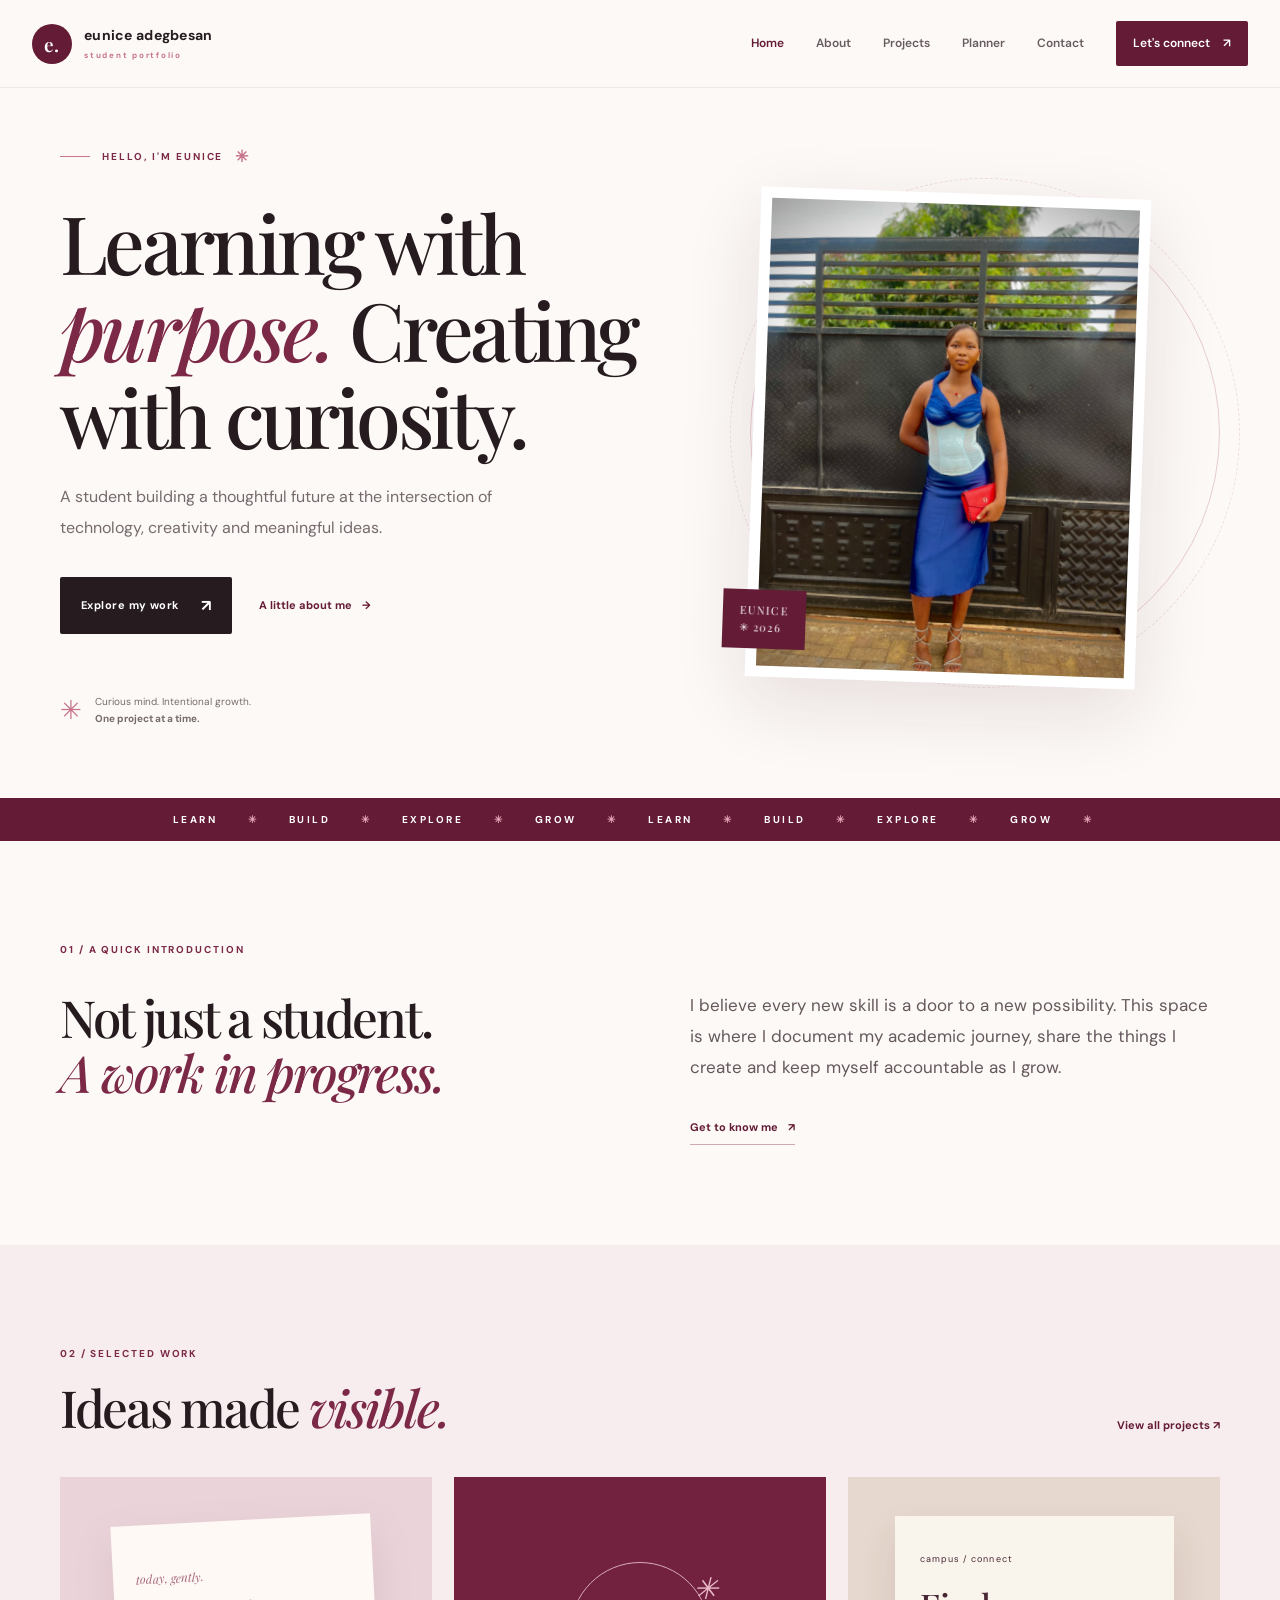
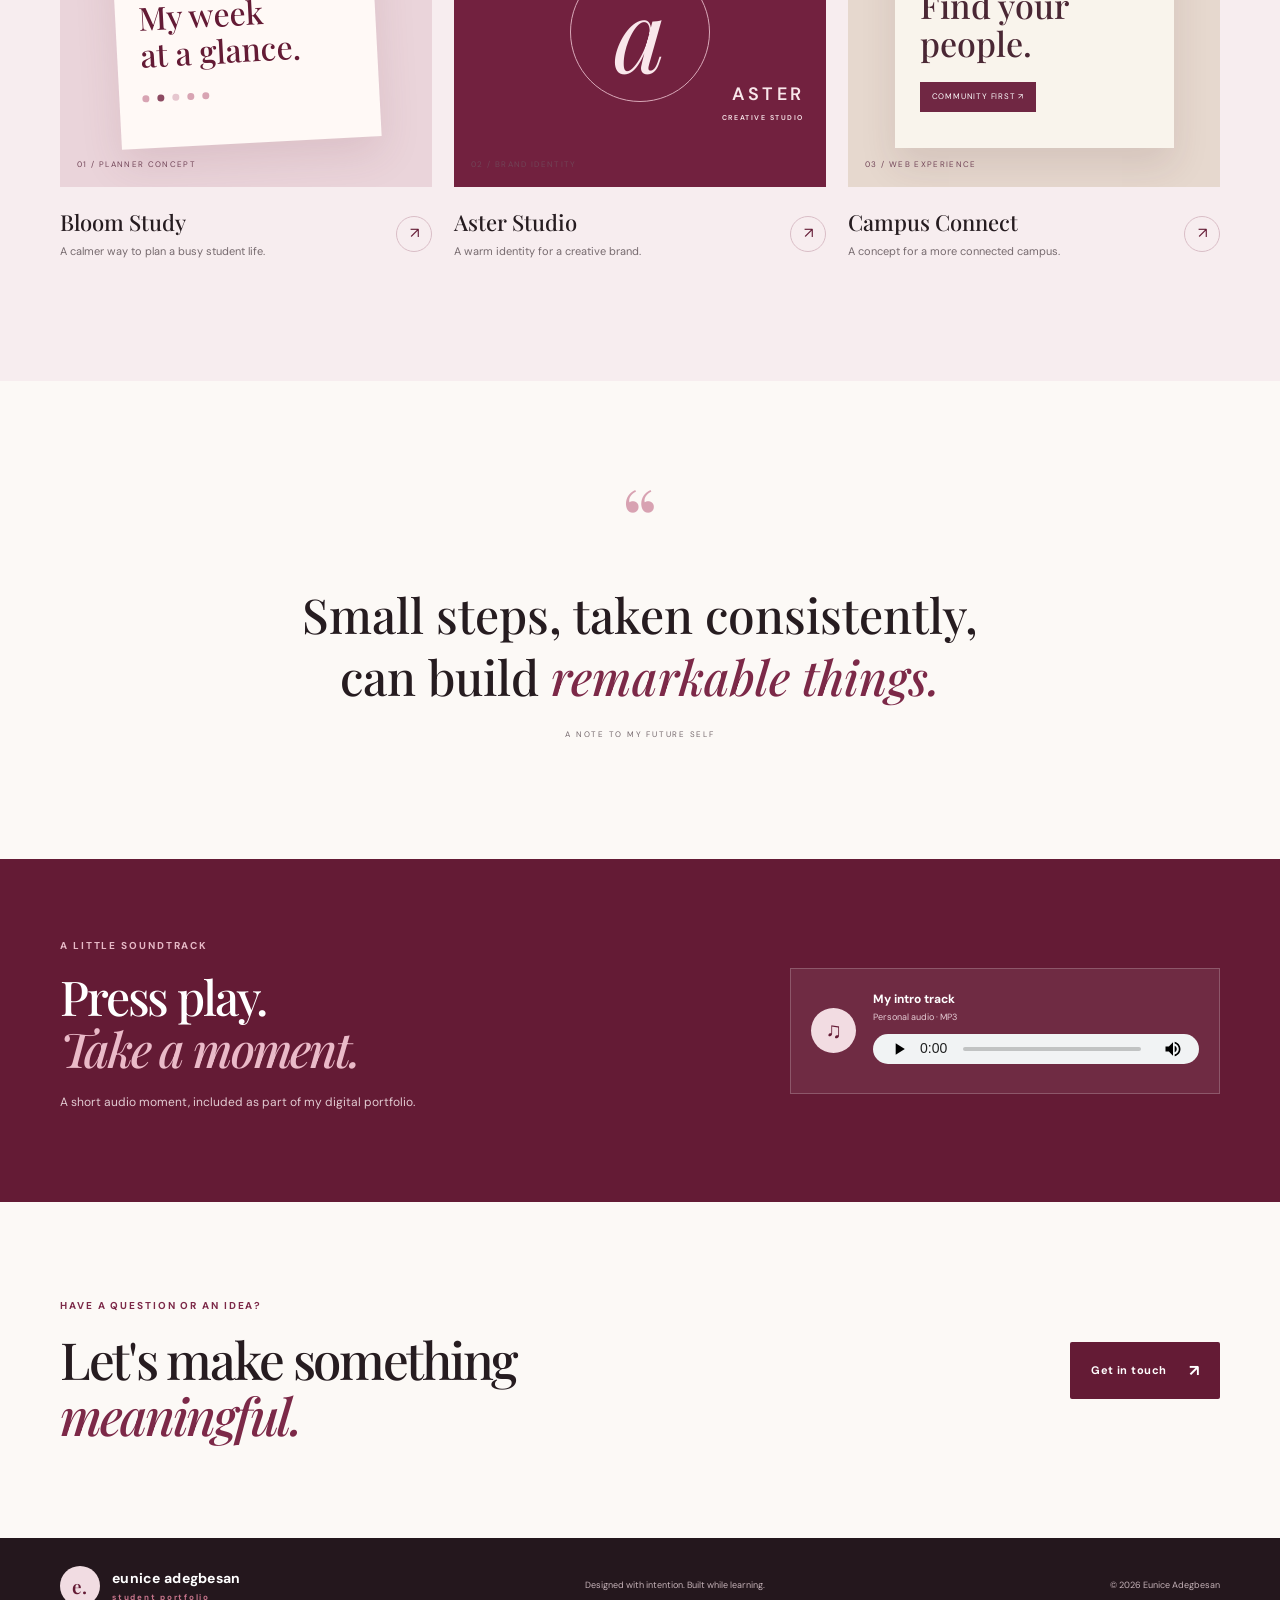
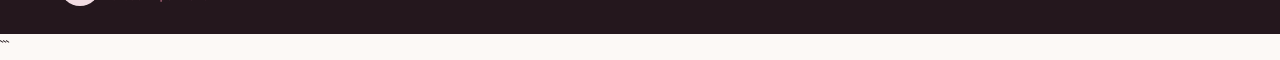
==== commit ccd049c5: "Update index.html" ====
--- a/index.html
+++ b/index.html
@@ -89,10 +89,6 @@
                     </span>
                 </div>
 
-                <div class="vertical-caption">
-                    MIVA OPEN UNIVERSITY · COS 106
-                </div>
-
                 <div class="orbit orbit-one"></div>
                 <div class="orbit orbit-two"></div>
             </div>
